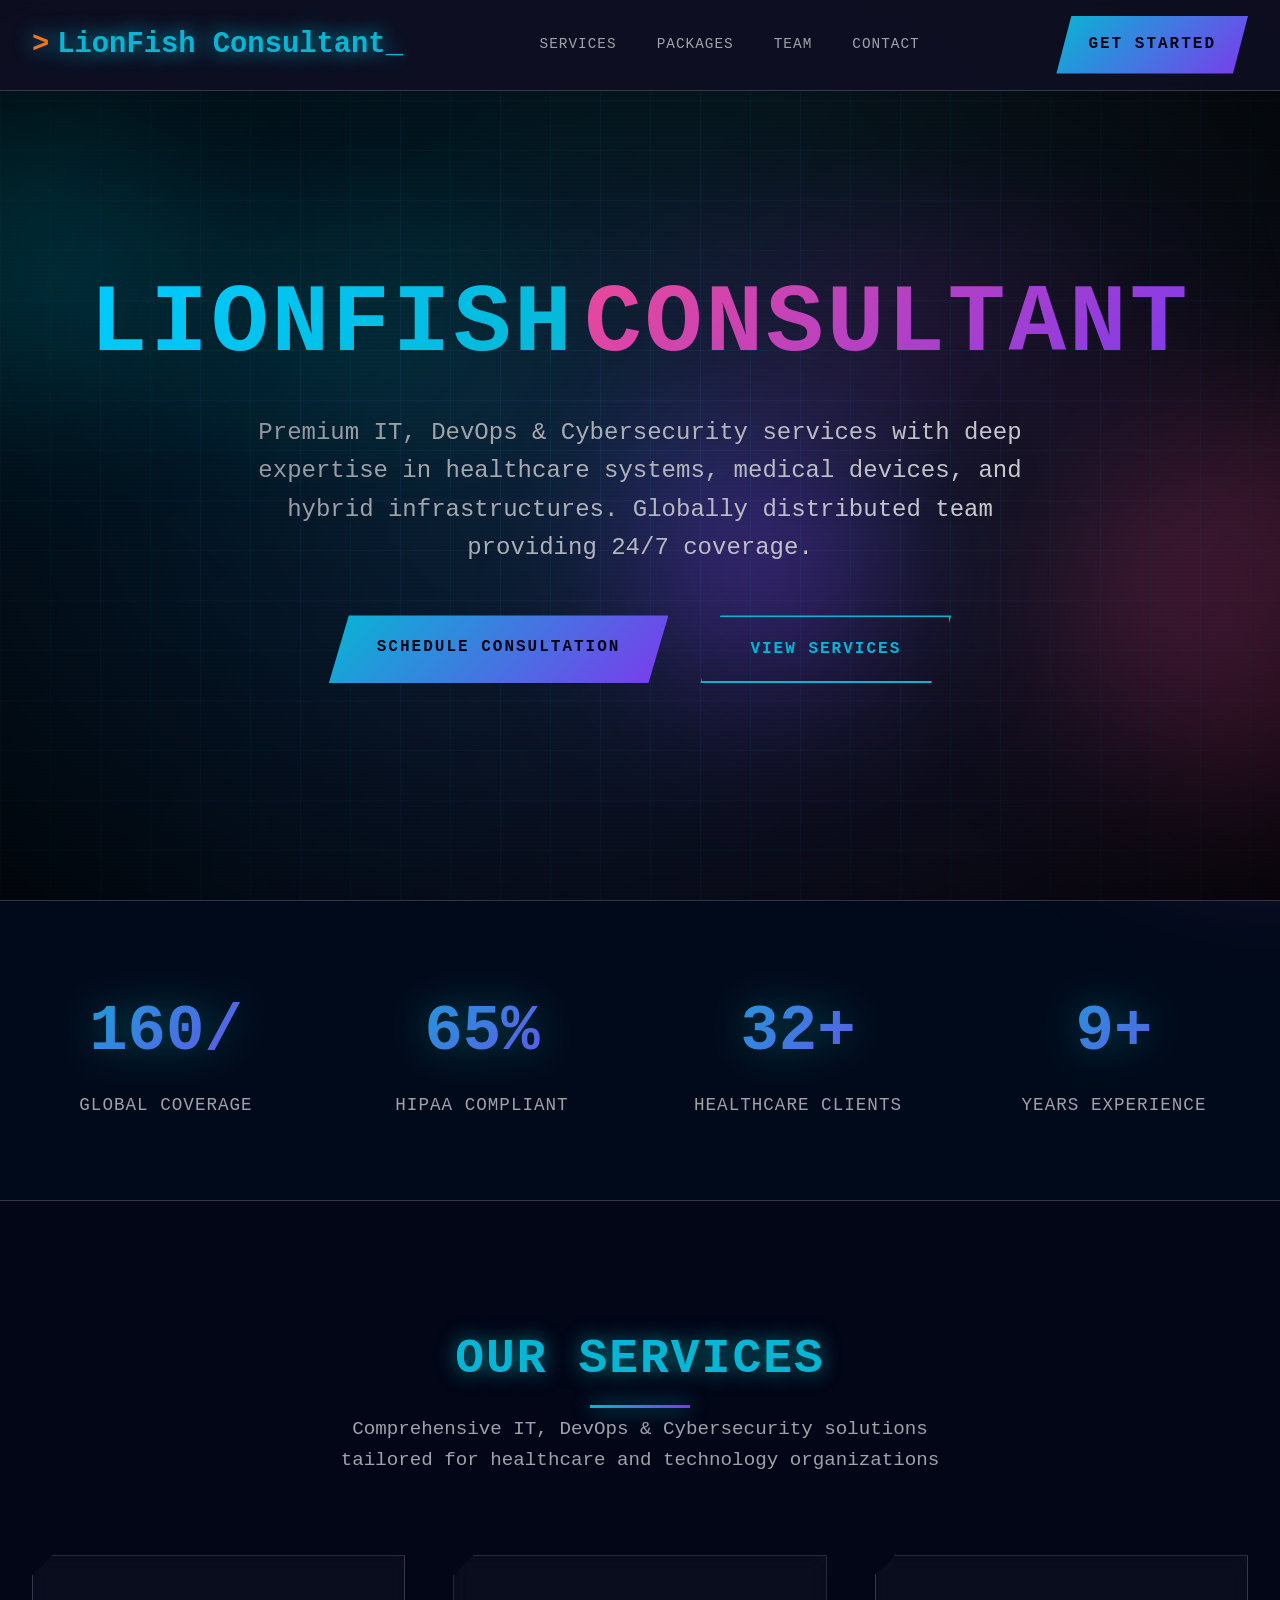
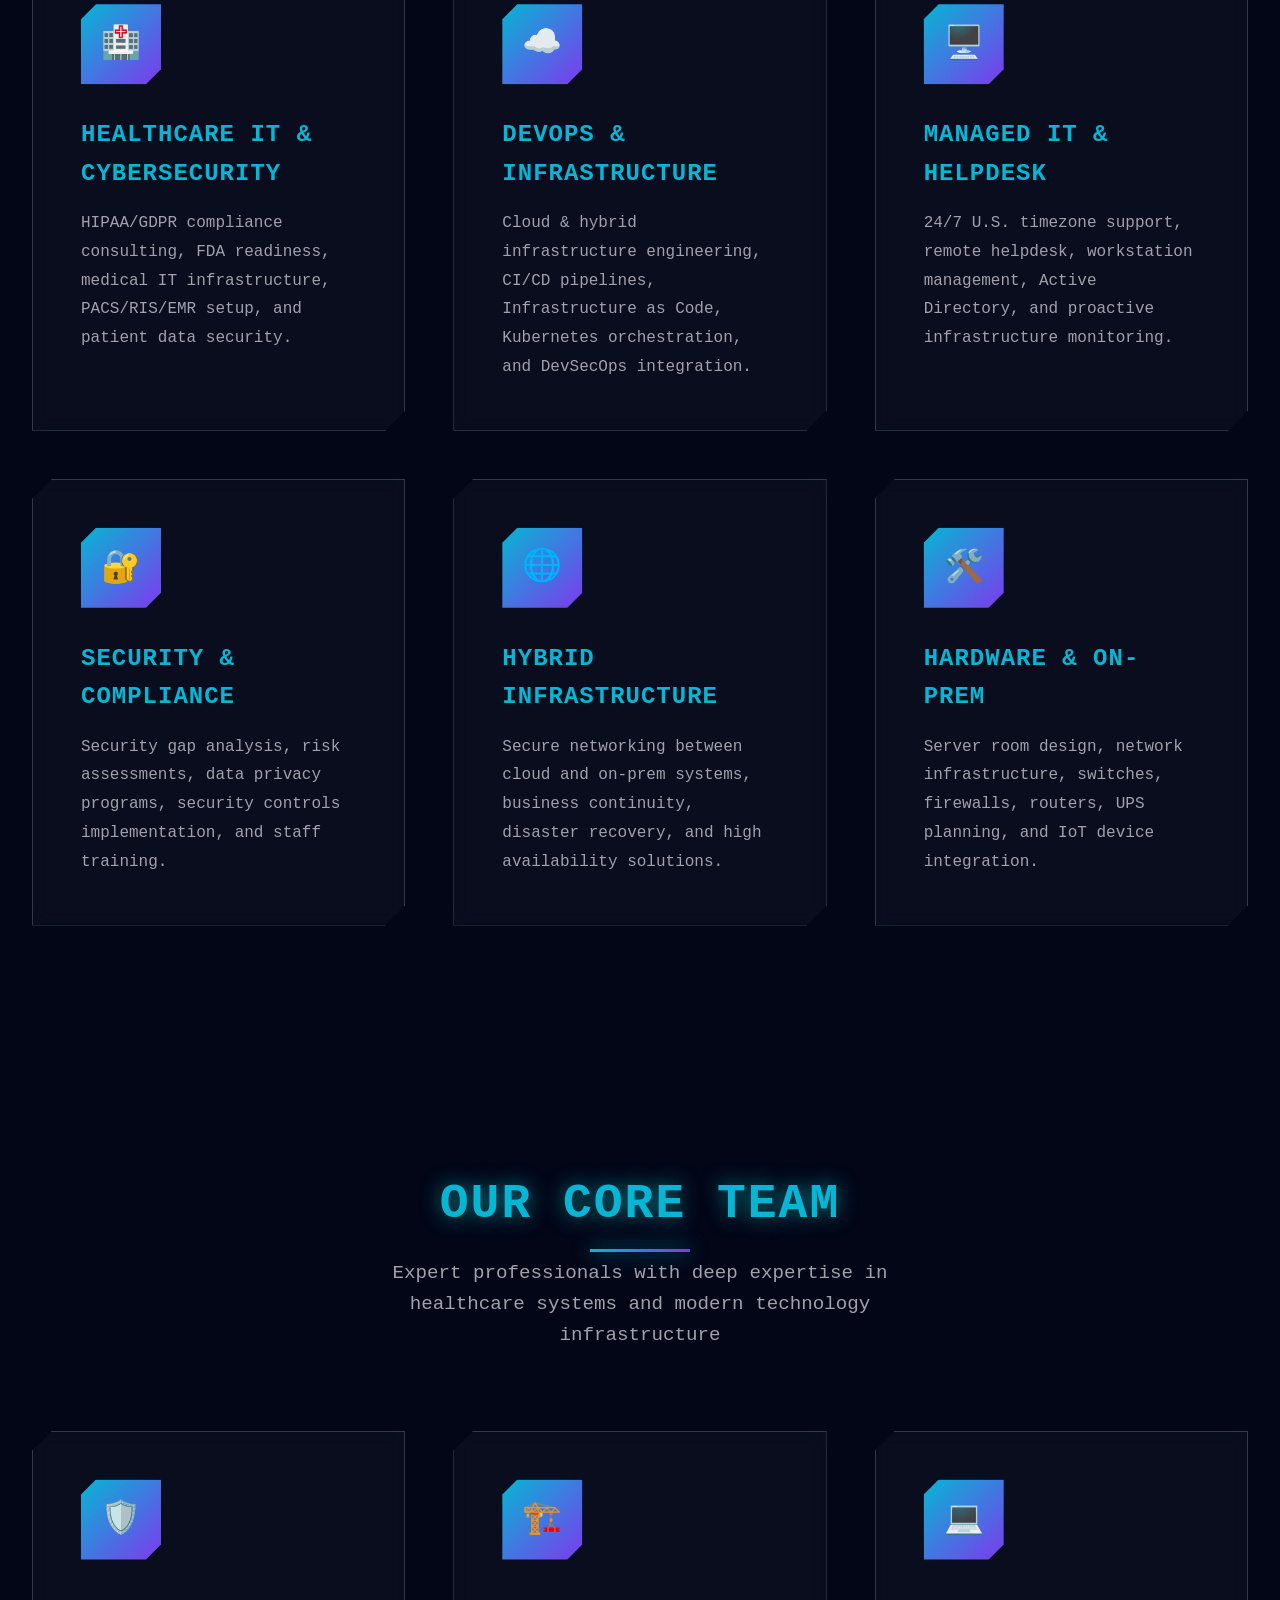
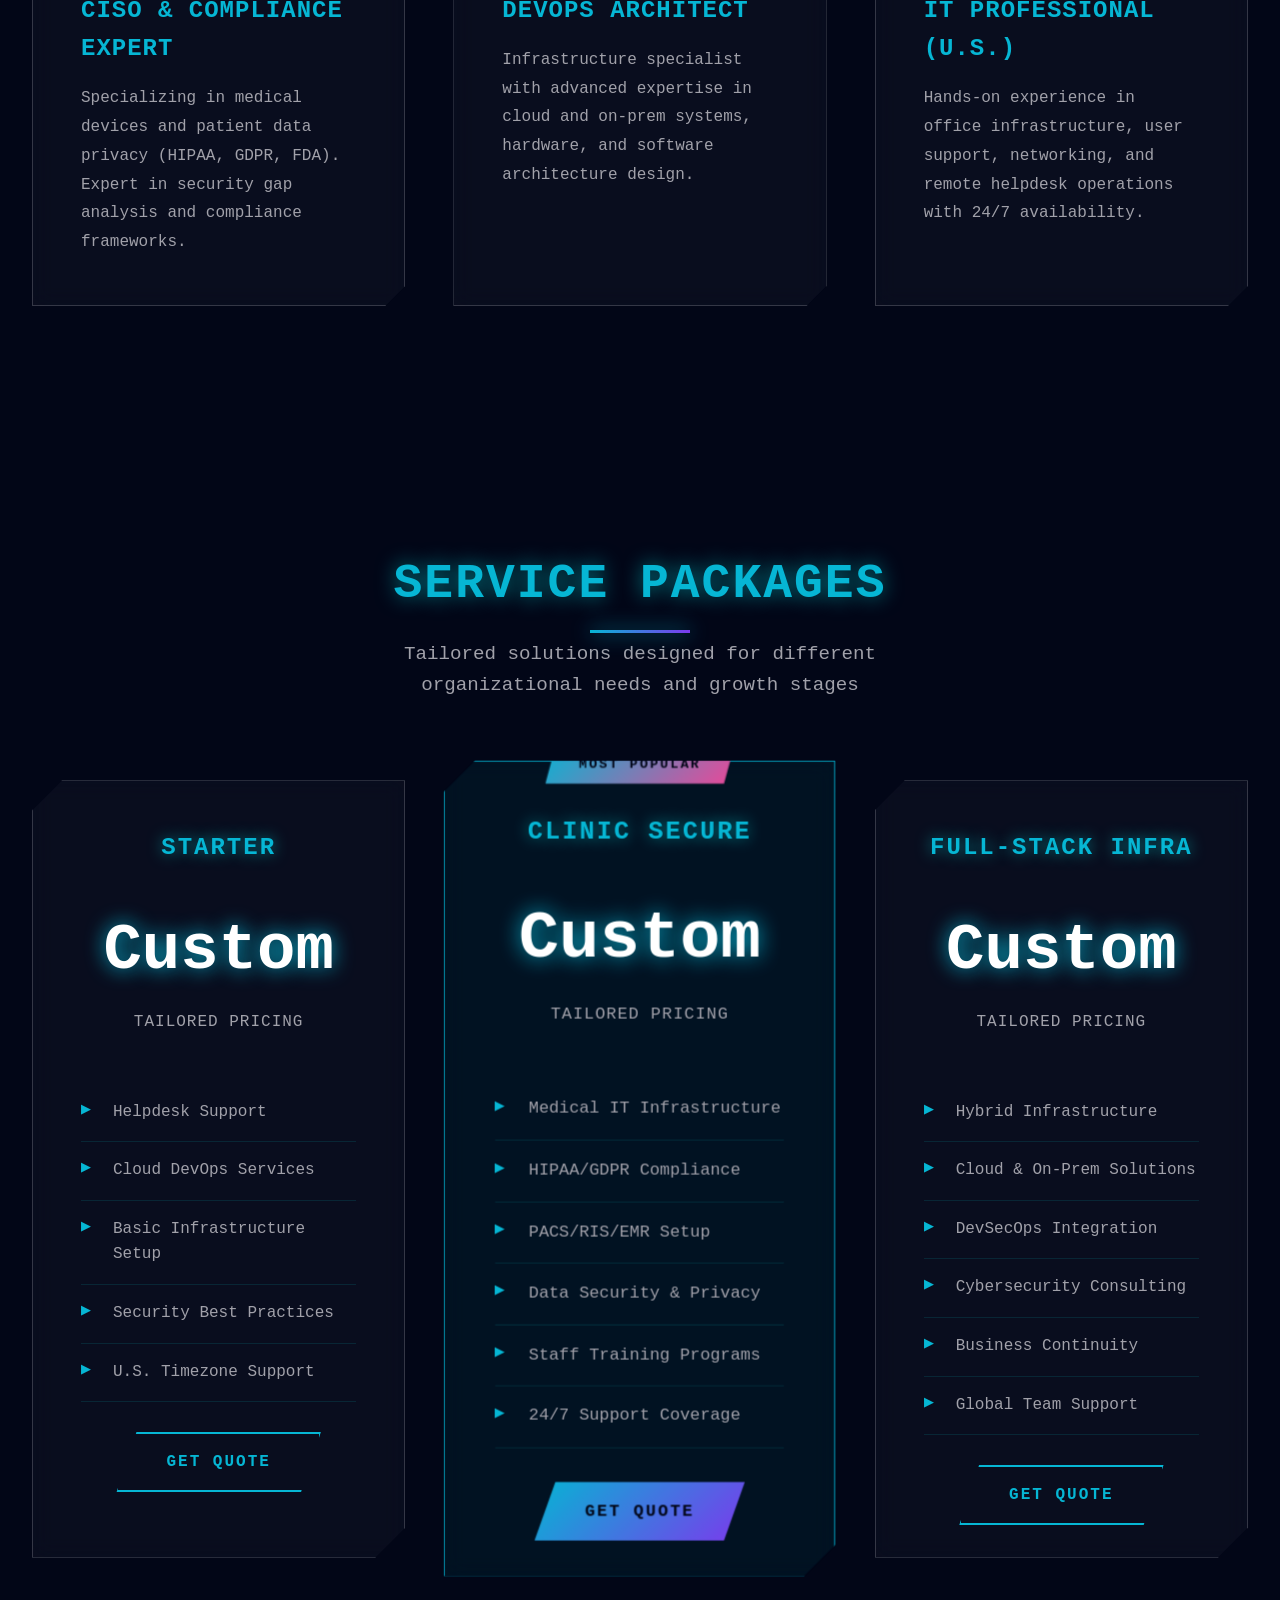
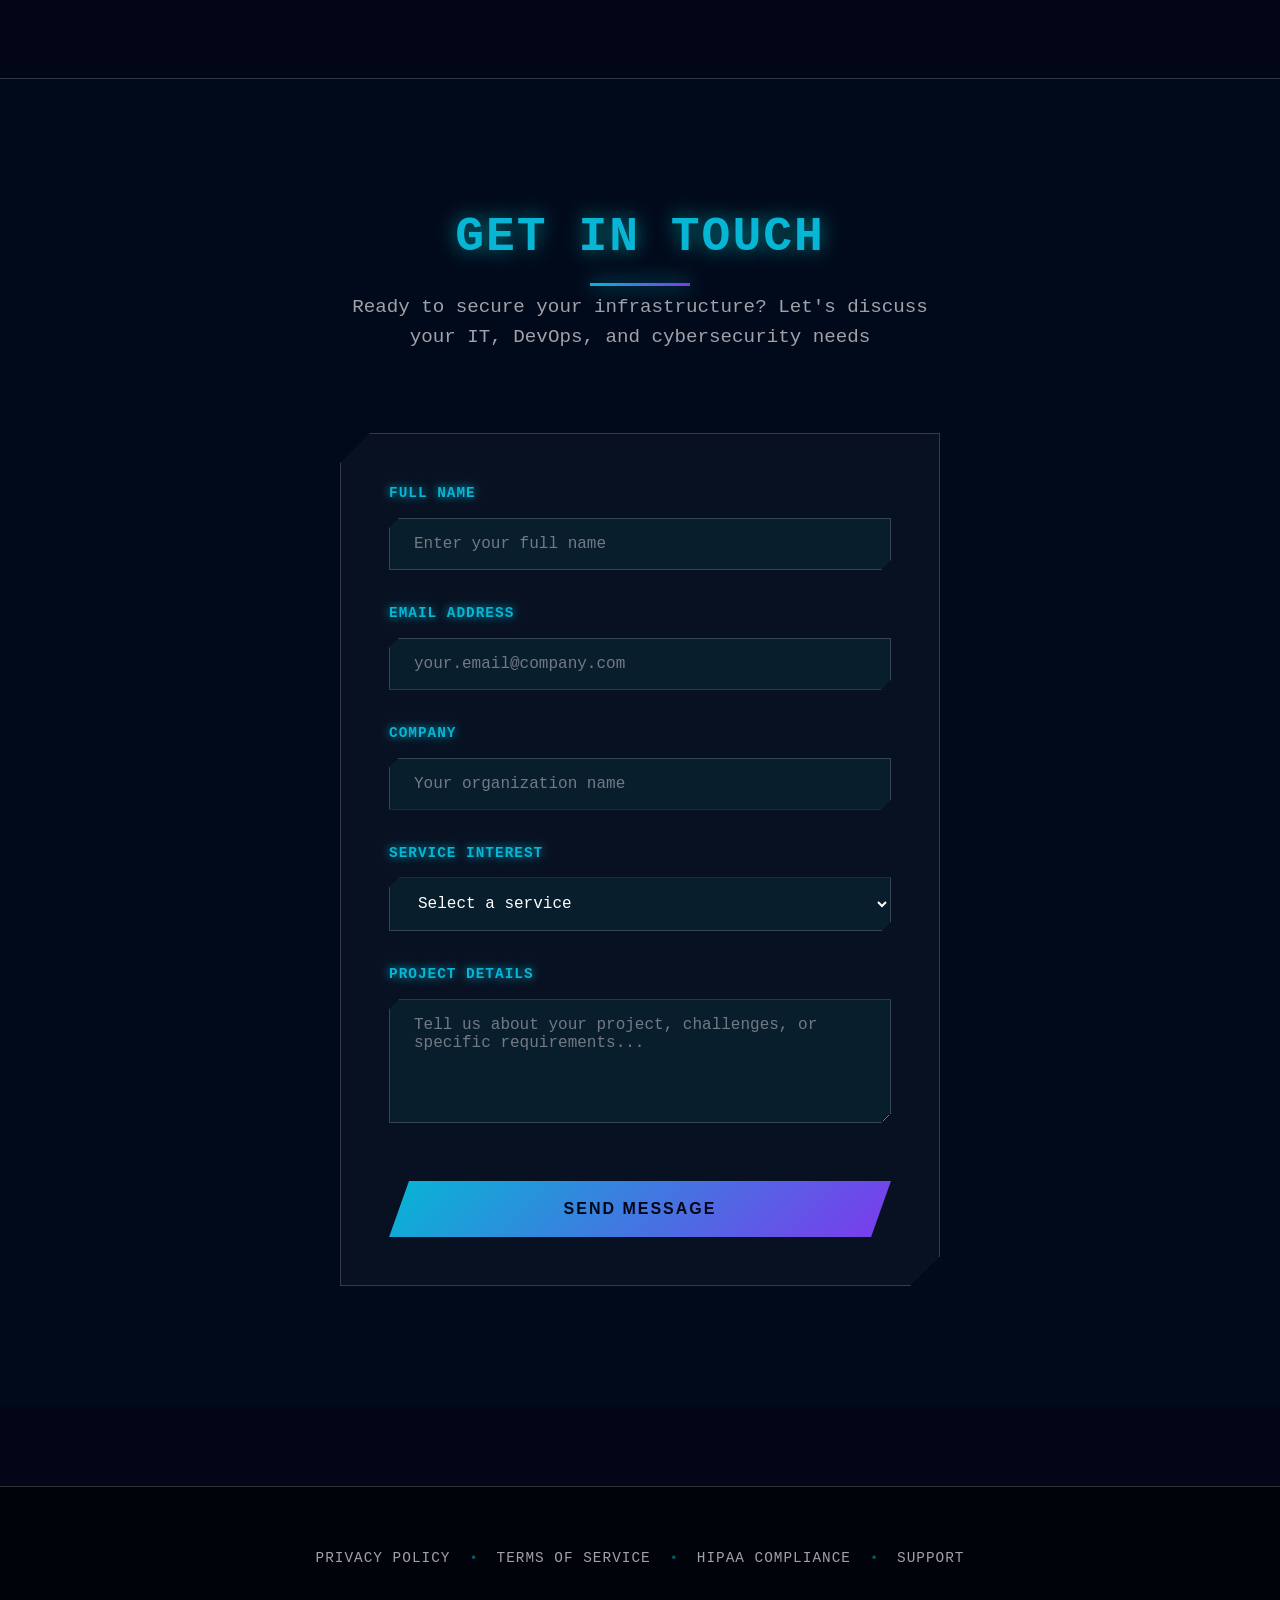
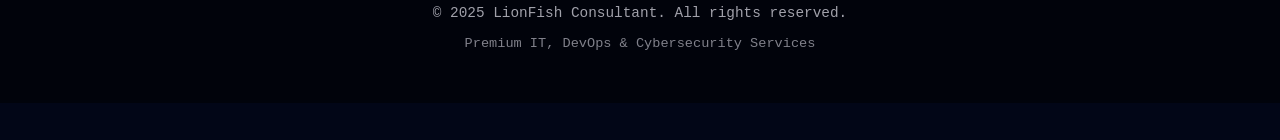
==== templatemo_594_nexus_flow/index.html @ 692dbf12 "feat: add lionfish" ====
<!DOCTYPE html>
<html lang="en">
<head>
    <meta charset="UTF-8">
    <meta name="viewport" content="width=device-width, initial-scale=1.0">
    <title>LionFish Consultant - IT, DevOps & Cybersecurity Services</title>
    <link href="templatemo-nexus-style.css" rel="stylesheet">
<!--

TemplateMo 594 nexus flow - Customized for LionFish Consultant

https://templatemo.com/tm-594-nexus-flow

-->
</head>
<body id="top">
    <!-- Enhanced Background Elements -->
    <div class="cyber-bg">
        <div class="cyber-gradient"></div>
        <div class="matrix-rain" id="matrixRain"></div>
    </div>
    
    <div class="particles" id="particlesContainer"></div>
    
    <div class="data-streams" id="dataStreams"></div>
    
    <div class="orb orb1"></div>
    <div class="orb orb2"></div>
    <div class="orb orb3"></div>
    
    <div class="grid-overlay">
        <div class="grid-lines"></div>
        <div class="grid-glow"></div>
    </div>
    
    <div class="scanlines"></div>
    <div class="noise-overlay"></div>
    
    <!-- Navigation -->
    <nav>
        <div class="nav-container">
            <a href="#top" class="logo">LionFish Consultant</a>
            <ul class="nav-links">
                <li><a href="#services">Services</a></li>
                <li><a href="#packages">Packages</a></li>
                <li><a href="#team">Team</a></li>
                <li><a href="#contact">Contact</a></li>
            </ul>
            <div class="nav-bottom">
                <a href="#contact" class="cyber-button">Get Started</a>
            </div>
            <button class="mobile-menu-button" id="mobileMenuBtn">
                <div class="hamburger">
                    <span></span>
                    <span></span>
                    <span></span>
                </div>
            </button>
        </div>
    </nav>

    <!-- Mobile Menu -->
    <div class="mobile-menu-overlay" id="mobileMenuOverlay"></div>
    <div class="mobile-menu" id="mobileMenu">
        <div class="mobile-menu-header">
            <a href="#top" class="mobile-menu-logo">LionFish Consultant</a>
            <button class="mobile-menu-close" id="mobileMenuClose">✕</button>
        </div>
        <div class="mobile-menu-cta">
            <a href="#contact" class="cyber-button">Get Started</a>
        </div>
        <nav class="mobile-menu-nav">
            <ul>
                <li><a href="#services">Services</a></li>
                <li><a href="#packages">Packages</a></li>
                <li><a href="#team">Team</a></li>
                <li><a href="#contact">Contact</a></li>
            </ul>
        </nav>
    </div>

    <!-- Hero Section -->
    <section class="hero">
        <div class="hero-container">
            <h1 class="hero-title">
                <span class="hero-nexus">LIONFISH</span><span class="hero-flow">CONSULTANT</span>
            </h1>
            <p class="hero-subtitle">Premium IT, DevOps & Cybersecurity services with deep expertise in healthcare systems, medical devices, and hybrid infrastructures. Globally distributed team providing 24/7 coverage.</p>
            <div class="hero-buttons">
                <a href="#contact" class="btn-primary">Schedule Consultation</a>
                <a href="#services" class="btn-secondary">View Services</a>
            </div>
        </div>
    </section>

    <!-- Stats Section -->
    <section class="stats fade-up" id="stats">
        <div class="stats-container">
            <div class="stats-grid">
                <div class="stat-item">
                    <span class="stat-number">24/7</span>
                    <span class="stat-label">Global Coverage</span>
                </div>
                <div class="stat-item">
                    <span class="stat-number">100%</span>
                    <span class="stat-label">HIPAA Compliant</span>
                </div>
                <div class="stat-item">
                    <span class="stat-number">50+</span>
                    <span class="stat-label">Healthcare Clients</span>
                </div>
                <div class="stat-item">
                    <span class="stat-number">15+</span>
                    <span class="stat-label">Years Experience</span>
                </div>
            </div>
        </div>
    </section>

    <!-- Services Section -->
    <section class="features fade-up" id="services">
        <div class="features-container">
            <div class="section-header">
                <h2 class="section-title">Our Services</h2>
                <p class="section-subtitle">Comprehensive IT, DevOps & Cybersecurity solutions tailored for healthcare and technology organizations</p>
            </div>
            
            <div class="features-grid">
                <div class="feature-card">
                    <div class="feature-icon">🏥</div>
                    <h3>Healthcare IT & Cybersecurity</h3>
                    <p>HIPAA/GDPR compliance consulting, FDA readiness, medical IT infrastructure, PACS/RIS/EMR setup, and patient data security.</p>
                </div>
                
                <div class="feature-card">
                    <div class="feature-icon">☁️</div>
                    <h3>DevOps & Infrastructure</h3>
                    <p>Cloud & hybrid infrastructure engineering, CI/CD pipelines, Infrastructure as Code, Kubernetes orchestration, and DevSecOps integration.</p>
                </div>
                
                <div class="feature-card">
                    <div class="feature-icon">🖥️</div>
                    <h3>Managed IT & Helpdesk</h3>
                    <p>24/7 U.S. timezone support, remote helpdesk, workstation management, Active Directory, and proactive infrastructure monitoring.</p>
                </div>
                
                <div class="feature-card">
                    <div class="feature-icon">🔐</div>
                    <h3>Security & Compliance</h3>
                    <p>Security gap analysis, risk assessments, data privacy programs, security controls implementation, and staff training.</p>
                </div>
                
                <div class="feature-card">
                    <div class="feature-icon">🌐</div>
                    <h3>Hybrid Infrastructure</h3>
                    <p>Secure networking between cloud and on-prem systems, business continuity, disaster recovery, and high availability solutions.</p>
                </div>
                
                <div class="feature-card">
                    <div class="feature-icon">🛠️</div>
                    <h3>Hardware & On-Prem</h3>
                    <p>Server room design, network infrastructure, switches, firewalls, routers, UPS planning, and IoT device integration.</p>
                </div>
            </div>
        </div>
    </section>

    <!-- Team Section -->
    <section class="features fade-up" id="team">
        <div class="features-container">
            <div class="section-header">
                <h2 class="section-title">Our Core Team</h2>
                <p class="section-subtitle">Expert professionals with deep expertise in healthcare systems and modern technology infrastructure</p>
            </div>
            
            <div class="features-grid">
                <div class="feature-card">
                    <div class="feature-icon">🛡️</div>
                    <h3>CISO & Compliance Expert</h3>
                    <p>Specializing in medical devices and patient data privacy (HIPAA, GDPR, FDA). Expert in security gap analysis and compliance frameworks.</p>
                </div>
                
                <div class="feature-card">
                    <div class="feature-icon">🏗️</div>
                    <h3>DevOps Architect</h3>
                    <p>Infrastructure specialist with advanced expertise in cloud and on-prem systems, hardware, and software architecture design.</p>
                </div>
                
                <div class="feature-card">
                    <div class="feature-icon">💻</div>
                    <h3>IT Professional (U.S.)</h3>
                    <p>Hands-on experience in office infrastructure, user support, networking, and remote helpdesk operations with 24/7 availability.</p>
                </div>
            </div>
        </div>
    </section>

    <!-- Service Packages Section -->
    <section class="pricing fade-up" id="packages">
        <div class="pricing-container">
            <div class="section-header">
                <h2 class="section-title">Service Packages</h2>
                <p class="section-subtitle">Tailored solutions designed for different organizational needs and growth stages</p>
            </div>
            
            <div class="pricing-grid">
                <div class="pricing-card">
                    <div class="plan-name">Starter</div>
                    <div class="plan-price">Custom</div>
                    <div class="plan-period">Tailored Pricing</div>
                    <ul class="plan-features">
                        <li>Helpdesk Support</li>
                        <li>Cloud DevOps Services</li>
                        <li>Basic Infrastructure Setup</li>
                        <li>Security Best Practices</li>
                        <li>U.S. Timezone Support</li>
                    </ul>
                    <a href="#contact" class="btn-secondary">Get Quote</a>
                </div>
                
                <div class="pricing-card featured">
                    <div class="plan-name">Clinic Secure</div>
                    <div class="plan-price">Custom</div>
                    <div class="plan-period">Tailored Pricing</div>
                    <ul class="plan-features">
                        <li>Medical IT Infrastructure</li>
                        <li>HIPAA/GDPR Compliance</li>
                        <li>PACS/RIS/EMR Setup</li>
                        <li>Data Security & Privacy</li>
                        <li>Staff Training Programs</li>
                        <li>24/7 Support Coverage</li>
                    </ul>
                    <a href="#contact" class="btn-primary">Get Quote</a>
                </div>
                
                <div class="pricing-card">
                    <div class="plan-name">Full-Stack Infra</div>
                    <div class="plan-price">Custom</div>
                    <div class="plan-period">Tailored Pricing</div>
                    <ul class="plan-features">
                        <li>Hybrid Infrastructure</li>
                        <li>Cloud & On-Prem Solutions</li>
                        <li>DevSecOps Integration</li>
                        <li>Cybersecurity Consulting</li>
                        <li>Business Continuity</li>
                        <li>Global Team Support</li>
                    </ul>
                    <a href="#contact" class="btn-secondary">Get Quote</a>
                </div>
            </div>
        </div>
    </section>

    <!-- Contact Section -->
    <section class="contact fade-up" id="contact">
        <div class="contact-container">
            <div class="section-header">
                <h2 class="section-title">Get In Touch</h2>
                <p class="section-subtitle">Ready to secure your infrastructure? Let's discuss your IT, DevOps, and cybersecurity needs</p>
            </div>
            
            <div class="contact-form-wrapper">
                <form class="contact-form" action="https://formspree.io/f/mzzvrozp" method="POST">
                    <div class="form-group">
                        <label for="name">Full Name</label>
                        <input type="text" id="name" name="name" placeholder="Enter your full name" required>
                    </div>
                    
                    <div class="form-group">
                        <label for="email">Email Address</label>
                        <input type="email" id="email" name="email" placeholder="your.email@company.com" required>
                    </div>
                    
                    <div class="form-group">
                        <label for="company">Company</label>
                        <input type="text" id="company" name="company" placeholder="Your organization name" required>
                    </div>
                    
                    <div class="form-group">
                        <label for="service">Service Interest</label>
                        <select id="service" name="service" required>
                            <option value="">Select a service</option>
                            <option value="healthcare-it">Healthcare IT & Cybersecurity</option>
                            <option value="devops">DevOps & Infrastructure</option>
                            <option value="managed-it">Managed IT & Helpdesk</option>
                            <option value="compliance">Security & Compliance</option>
                            <option value="consultation">General Consultation</option>
                        </select>
                    </div>
                    
                    <div class="form-group">
                        <label for="message">Project Details</label>
                        <textarea id="message" name="message" rows="5" placeholder="Tell us about your project, challenges, or specific requirements..." required></textarea>
                    </div>
                    
                    <button type="submit" class="btn-primary btn-submit">Send Message</button>
                </form>
            </div>
        </div>
    </section>

    <!-- Footer -->
    <footer class="footer">
        <div class="footer-content">
            <div class="footer-links">
                <a href="#">Privacy Policy</a>
                <span class="footer-separator">•</span>
                <a href="#">Terms of Service</a>
                <span class="footer-separator">•</span>
                <a href="#">HIPAA Compliance</a>
                <span class="footer-separator">•</span>
                <a href="#">Support</a>
            </div>
            <div class="footer-bottom">
                <p>&copy; 2025 LionFish Consultant. All rights reserved.</p>
                <p class="footer-credit">Premium IT, DevOps & Cybersecurity Services</p>
            </div>
        </div>
    </footer>

    <script src="templatemo-nexus-scripts.js"></script>
</body>
</html>
---- templatemo_594_nexus_flow/templatemo-nexus-style.css ----
/*

TemplateMo 594 nexus flow

https://templatemo.com/tm-594-nexus-flow

*/

@charset "utf-8";
/* CSS Document */

 * {
            margin: 0;
            padding: 0;
            box-sizing: border-box;
        }

        :root {
            --primary-grey: #e5e7eb;
            --primary-orange: #f97316;
            --primary-purple: #7c3aed;
            --secondary-amber: #fbbf24;
            --dark-bg: #0f172a;
            --darker-bg: #020617;
            --card-bg: rgba(229, 231, 235, 0.03);
            --border-color: rgba(229, 231, 235, 0.2);
            --text-primary: #ffffff;
            --text-secondary: #a1a1aa;
            --primary-cyan: #06b6d4;
            --primary-pink: #ec4899;
            --primary-blue: #3b82f6;
            --primary-green: #10b981;
        }

        body {
            font-family: 'JetBrains Mono', 'Fira Code', monospace;
            background: var(--darker-bg);
            color: var(--text-primary);
            line-height: 1.6;
            overflow-x: hidden;
        }

        /* Enhanced Cyberpunk Background */
        .cyber-bg {
            position: fixed;
            top: 0;
            left: 0;
            width: 100%;
            height: 100%;
            background: var(--darker-bg);
            overflow: hidden;
            z-index: -5;
        }

        /* Animated gradient background */
        .cyber-gradient {
            position: absolute;
            top: -50%;
            left: -50%;
            width: 200%;
            height: 200%;
            background: 
                radial-gradient(circle at 20% 30%, rgba(6, 182, 212, 0.15) 0%, transparent 50%),
                radial-gradient(circle at 80% 70%, rgba(236, 72, 153, 0.15) 0%, transparent 50%),
                radial-gradient(circle at 40% 80%, rgba(59, 130, 246, 0.15) 0%, transparent 50%),
                radial-gradient(circle at 60% 20%, rgba(16, 185, 129, 0.15) 0%, transparent 50%);
            animation: gradientRotate 30s linear infinite;
            filter: blur(40px);
        }

        @keyframes gradientRotate {
            0% { transform: rotate(0deg) scale(1); }
            50% { transform: rotate(180deg) scale(1.2); }
            100% { transform: rotate(360deg) scale(1); }
        }

        /* Matrix rain effect */
        .matrix-rain {
            position: absolute;
            top: 0;
            left: 0;
            width: 100%;
            height: 100%;
            overflow: hidden;
            opacity: 0.15;
        }

        .matrix-column {
            position: absolute;
            top: -100vh;
            font-family: 'Courier New', monospace;
            font-size: 14px;
            color: var(--primary-cyan);
            text-shadow: 0 0 5px var(--primary-cyan);
            animation: matrixFall linear infinite;
            writing-mode: vertical-rl;
            text-orientation: upright;
            background: linear-gradient(to bottom, transparent 0%, var(--primary-cyan) 50%, transparent 100%);
            -webkit-background-clip: text;
            background-clip: text;
            -webkit-text-fill-color: transparent;
        }

        .matrix-column:nth-child(3n) {
            color: var(--primary-pink);
            text-shadow: 0 0 5px var(--primary-pink);
            background: linear-gradient(to bottom, transparent 0%, var(--primary-pink) 50%, transparent 100%);
        }

        .matrix-column:nth-child(5n) {
            color: var(--primary-purple);
            text-shadow: 0 0 5px var(--primary-purple);
            background: linear-gradient(to bottom, transparent 0%, var(--primary-purple) 50%, transparent 100%);
        }

        @keyframes matrixFall {
            0% { transform: translateY(0); }
            100% { transform: translateY(200vh); }
        }

        /* Animated grid overlay */
        .grid-overlay {
            position: fixed;
            top: 0;
            left: 0;
            width: 100%;
            height: 100%;
            z-index: -2;
        }

        .grid-lines {
            position: absolute;
            top: 0;
            left: 0;
            width: 100%;
            height: 100%;
            background-image: 
                linear-gradient(rgba(0, 255, 255, 0.05) 1px, transparent 1px),
                linear-gradient(90deg, rgba(0, 255, 255, 0.05) 1px, transparent 1px);
            background-size: 50px 50px;
            animation: gridMove 20s linear infinite;
        }

        .grid-glow {
            position: absolute;
            top: 0;
            left: 0;
            width: 100%;
            height: 100%;
            background-image: 
                linear-gradient(rgba(255, 0, 255, 0.03) 2px, transparent 2px),
                linear-gradient(90deg, rgba(255, 0, 255, 0.03) 2px, transparent 2px);
            background-size: 100px 100px;
            animation: gridMove 30s linear infinite reverse;
        }

        @keyframes gridMove {
            0% { transform: translate(0, 0); }
            100% { transform: translate(50px, 50px); }
        }

        /* Floating particles */
        .particles {
            position: fixed;
            top: 0;
            left: 0;
            width: 100%;
            height: 100%;
            overflow: hidden;
            z-index: -3;
        }

        .particle {
            position: absolute;
            width: 4px;
            height: 4px;
            background: var(--primary-cyan);
            border-radius: 50%;
            box-shadow: 0 0 10px var(--primary-cyan);
            animation: float 20s infinite;
            opacity: 0;
            transition: transform 0.3s ease, box-shadow 0.3s ease;
        }

        .particle:nth-child(odd) {
            background: var(--primary-pink);
            box-shadow: 0 0 10px var(--primary-pink);
            animation-duration: 25s;
        }

        @keyframes float {
            0% {
                transform: translateY(100vh) translateX(0);
                opacity: 0;
            }
            10% {
                opacity: 1;
            }
            90% {
                opacity: 1;
            }
            100% {
                transform: translateY(-100vh) translateX(100px);
                opacity: 0;
            }
        }

        /* Glowing orbs */
        .orb {
            position: fixed;
            border-radius: 50%;
            filter: blur(80px);
            opacity: 0.5;
            animation: orbFloat 20s ease-in-out infinite;
            pointer-events: none;
            z-index: -4;
        }

        .orb1 {
            width: 300px;
            height: 300px;
            background: var(--primary-cyan);
            top: 10%;
            left: -150px;
            animation-delay: 0s;
        }

        .orb2 {
            width: 400px;
            height: 400px;
            background: var(--primary-pink);
            bottom: 10%;
            right: -200px;
            animation-delay: 5s;
        }

        .orb3 {
            width: 250px;
            height: 250px;
            background: var(--primary-purple);
            top: 50%;
            left: 50%;
            animation-delay: 10s;
        }

        @keyframes orbFloat {
            0%, 100% {
                transform: translate(0, 0) scale(1);
            }
            33% {
                transform: translate(100px, -50px) scale(1.1);
            }
            66% {
                transform: translate(-50px, 100px) scale(0.9);
            }
        }

        /* Scanlines effect */
        .scanlines {
            position: fixed;
            top: 0;
            left: 0;
            width: 100%;
            height: 100%;
            pointer-events: none;
            z-index: -1;
        }

        .scanlines::before {
            content: '';
            position: absolute;
            top: 0;
            left: 0;
            width: 100%;
            height: 100%;
            background: linear-gradient(
                transparent 0%,
                rgba(0, 255, 255, 0.03) 50%,
                transparent 100%
            );
            background-size: 100% 4px;
            animation: scanline 8s linear infinite;
        }

        .scanlines::after {
            content: '';
            position: absolute;
            top: 0;
            left: 0;
            width: 100%;
            height: 100%;
            background: radial-gradient(ellipse at center, transparent 0%, rgba(0, 0, 0, 0.8) 100%);
            pointer-events: none;
        }

        /* Noise texture overlay */
        .noise-overlay {
            position: fixed;
            top: 0;
            left: 0;
            width: 100%;
            height: 100%;
            opacity: 0.03;
            z-index: -1;
            pointer-events: none;
            background-image: 
                repeating-linear-gradient(45deg, transparent, transparent 2px, rgba(255, 255, 255, 0.03) 2px, rgba(255, 255, 255, 0.03) 4px),
                repeating-linear-gradient(-45deg, transparent, transparent 2px, rgba(0, 255, 255, 0.02) 2px, rgba(0, 255, 255, 0.02) 4px);
        }

        @keyframes scanline {
            0% { transform: translateY(-100%); }
            100% { transform: translateY(100%); }
        }

        /* Navigation */
        nav {
            position: fixed;
            top: 0;
            width: 100%;
            padding: 1rem 2rem;
            background: rgba(15, 15, 35, 0.9);
            backdrop-filter: blur(20px);
            border-bottom: 1px solid var(--border-color);
            z-index: 10000;
            transition: all 0.3s ease;
        }

        .nav-container {
            max-width: 1400px;
            margin: 0 auto;
            display: flex;
            justify-content: space-between;
            align-items: center;
        }

        /* Mobile Menu Button */
        .mobile-menu-button {
            display: none;
            background: none;
            border: none;
            color: var(--primary-cyan);
            font-size: 1.5rem;
            cursor: pointer;
            position: relative;
            width: 30px;
            height: 30px;
            transition: all 0.3s ease;
        }

        .mobile-menu-button:hover {
            color: var(--primary-orange);
            transform: scale(1.1);
        }

        .hamburger {
            position: relative;
            width: 25px;
            height: 20px;
            margin: auto;
        }

        .hamburger span {
            display: block;
            position: absolute;
            height: 2px;
            width: 100%;
            background: var(--primary-cyan);
            border-radius: 1px;
            opacity: 1;
            left: 0;
            transform: rotate(0deg);
            transition: all 0.25s ease-in-out;
            box-shadow: 0 0 5px var(--primary-cyan);
            transform-origin: center;
        }

        .hamburger span:nth-child(1) {
            top: 0px;
        }

        .hamburger span:nth-child(2) {
            top: 9px;
        }

        .hamburger span:nth-child(3) {
            top: 18px;
        }

        .mobile-menu-button.active .hamburger span:nth-child(1) {
            top: 9px;
            transform: rotate(135deg);
            background: var(--primary-orange);
        }

        .mobile-menu-button.active .hamburger span:nth-child(2) {
            opacity: 0;
            left: -25px;
        }

        .mobile-menu-button.active .hamburger span:nth-child(3) {
            top: 9px;
            transform: rotate(-135deg);
            background: var(--primary-orange);
        }

        /* Mobile Menu */
        .mobile-menu {
            position: fixed;
            top: 78px;
            right: -100%;
            width: 80%;
            max-width: 350px;
            height: calc(100vh - 78px);
            background: var(--darker-bg);
            backdrop-filter: blur(20px);
            border-left: 2px solid var(--border-color);
            z-index: 9999;
            transition: right 0.4s cubic-bezier(0.23, 1, 0.32, 1);
            overflow-y: auto;
            box-shadow: -10px 0 30px rgba(0, 0, 0, 0.5);
            display: flex;
            flex-direction: column;
        }

        .mobile-menu.active {
            right: 0;
        }

        .mobile-menu-overlay {
            position: fixed;
            top: 0;
            left: 0;
            width: 100%;
            height: 100vh;
            background: rgba(0, 0, 0, 0.7);
            z-index: 9998;
            opacity: 0;
            visibility: hidden;
            transition: all 0.3s ease;
        }

        .mobile-menu-overlay.active {
            opacity: 1;
            visibility: visible;
        }

        .mobile-menu-header {
            padding: 2rem;
            border-bottom: 1px solid var(--border-color);
            display: flex;
            justify-content: space-between;
            align-items: center;
            flex-shrink: 0;
        }

        .mobile-menu-logo {
            font-size: 1.5rem;
            font-weight: 700;
            color: var(--primary-cyan);
            text-shadow: 0 0 15px var(--primary-cyan);
            text-decoration: none;
            display: inline-block;
            transition: all 0.3s ease;
        }

        .mobile-menu-logo::before {
            content: '>';
            margin-right: 0.5rem;
            color: var(--primary-orange);
            transition: all 0.3s ease;
        }

        .mobile-menu-logo::after {
            content: '_';
            animation: blink 1s infinite;
            color: var(--primary-cyan);
        }

        .mobile-menu-logo:hover {
            text-shadow: 0 0 25px var(--primary-cyan);
            transform: scale(1.05);
        }

        .mobile-menu-logo:hover::before {
            margin-right: 0.8rem;
            text-shadow: 0 0 10px var(--primary-orange);
        }

        .mobile-menu-close {
            background: none;
            border: none;
            color: var(--primary-cyan);
            font-size: 1.5rem;
            cursor: pointer;
            width: 30px;
            height: 30px;
            display: flex;
            align-items: center;
            justify-content: center;
            transition: all 0.3s ease;
        }

        .mobile-menu-close:hover {
            color: var(--primary-orange);
            transform: rotate(90deg);
        }

        .mobile-menu-nav {
            padding: 0;
            flex-grow: 1;
        }

        .mobile-menu-nav ul {
            list-style: none;
            padding: 0;
            margin: 0;
        }

        .mobile-menu-nav li {
            margin: 0;
        }

        .mobile-menu-nav a {
            display: block;
            padding: 1.5rem 2rem;
            color: var(--text-secondary);
            text-decoration: none;
            font-weight: 600;
            text-transform: uppercase;
            letter-spacing: 1px;
            font-size: 1.1rem;
            transition: all 0.3s ease;
            position: relative;
            border-bottom: 1px solid rgba(229, 231, 235, 0.1);
        }

        .mobile-menu-nav a:hover {
            color: var(--primary-cyan);
            background: rgba(0, 255, 255, 0.05);
            padding-left: 3rem;
            text-shadow: 0 0 10px var(--primary-cyan);
        }

        .mobile-menu-nav a::before {
            content: '>';
            position: absolute;
            left: 2rem;
            opacity: 0;
            transform: translateX(-10px);
            transition: all 0.3s ease;
            color: var(--primary-orange);
        }

        .mobile-menu-nav a:hover::before {
            opacity: 1;
            transform: translateX(0);
        }

        .mobile-menu-nav li:last-child a {
            border-bottom: none;
        }

        .mobile-menu-cta {
            padding: 2rem;
            flex-shrink: 0;
            border-bottom: 1px solid var(--border-color);
        }

        .cyber-button {
            display: inline-block;
            background: linear-gradient(135deg, var(--primary-cyan), var(--primary-purple));
            color: var(--darker-bg);
            padding: 1rem 2rem;
            text-decoration: none;
            font-weight: 700;
            text-transform: uppercase;
            letter-spacing: 2px;
            transition: all 0.3s ease;
            clip-path: polygon(15px 0%, 100% 0%, calc(100% - 15px) 100%, 0% 100%);
            box-shadow: 0 0 20px rgba(0, 255, 255, 0.3);
            width: 100%;
            text-align: center;
        }

        .cyber-button:hover {
            transform: translateY(-2px);
            box-shadow: 0 0 30px rgba(0, 255, 255, 0.5);
        }

        /* Animation keyframes for mobile menu */
        @keyframes slideInLeft {
            from {
                opacity: 0;
                transform: translateX(20px);
            }
            to {
                opacity: 1;
                transform: translateX(0);
            }
        }

        @keyframes slideInUp {
            from {
                opacity: 0;
                transform: translateY(20px);
            }
            to {
                opacity: 1;
                transform: translateY(0);
            }
        }

        /* Desktop Navigation Layout */
        @media (min-width: 769px) {
            .mobile-menu-button {
                display: none !important;
            }
            
            .nav-container {
                flex-direction: row;
                align-items: center;
                gap: 0;
            }
            
            .nav-top {
                flex: 0 0 auto;
            }
            
            .nav-links {
                flex: 1;
                display: flex;
                flex-direction: row;
                justify-content: center;
                margin: 0 2rem;
                max-width: none;
            }
            
            .nav-links a {
                padding: 0;
                border-bottom: none;
                font-size: 0.9rem;
            }
            
            .nav-links a:hover {
                background: none;
                transform: none;
                padding-left: 0;
            }
            
            .nav-links a::before {
                display: none;
            }
            
            .nav-bottom {
                flex: 0 0 auto;
            }
            
            .cyber-button {
                width: auto;
                max-width: none;
            }
        }

        .logo {
            font-size: 1.8rem;
            font-weight: 700;
            color: var(--primary-cyan);
            text-shadow: 0 0 20px var(--primary-cyan);
            position: relative;
            cursor: pointer;
            text-decoration: none;
            display: inline-block;
            transition: all 0.3s ease;
        }

        .logo:hover {
            text-shadow: 0 0 30px var(--primary-cyan);
            transform: scale(1.05);
        }

        .logo::before {
            content: '>';
            margin-right: 0.5rem;
            color: var(--primary-orange);
            transition: all 0.3s ease;
        }

        .logo:hover::before {
            margin-right: 0.8rem;
            text-shadow: 0 0 10px var(--primary-orange);
        }

        .logo::after {
            content: '_';
            animation: blink 1s infinite;
            color: var(--primary-cyan);
        }

        @keyframes blink {
            0%, 50% { opacity: 1; }
            51%, 100% { opacity: 0; }
        }

        .nav-links {
            display: flex;
            list-style: none;
            gap: 2.5rem;
        }

        .nav-links a {
            color: var(--text-secondary);
            text-decoration: none;
            font-weight: 500;
            transition: all 0.3s ease;
            position: relative;
            text-transform: uppercase;
            font-size: 0.9rem;

            letter-spacing: 1px;
        }

        .nav-links a:hover {
            color: var(--primary-cyan);
            text-shadow: 0 0 10px var(--primary-cyan);
        }

        .nav-links a::before {
            content: '';
            position: absolute;
            bottom: -5px;
            left: 0;
            width: 0;
            height: 2px;
            background: linear-gradient(90deg, var(--primary-cyan), var(--primary-purple));
            transition: width 0.3s ease;
            box-shadow: 0 0 10px var(--primary-cyan);
        }

        .nav-links a:hover::before {
            width: 100%;
        }

        /* Hero Section */
        .hero {
            padding: 150px 2rem 100px;
            text-align: center;
            position: relative;
            min-height: 100vh;
            display: flex;
            align-items: center;
        }

        .hero-container {
            max-width: 1400px;
            margin: 0 auto;
            width: 100%;
        }

        .hero-title {
            font-size: clamp(3rem, 8vw, 6rem);
            font-weight: 900;
            margin-bottom: 2rem;
            text-transform: uppercase;
            letter-spacing: 3px;
            position: relative;
            cursor: pointer;
            line-height: 1.2;
        }

        .hero-nexus {
            background: linear-gradient(135deg, var(--primary-cyan), #00ccff);
            background: -webkit-linear-gradient(135deg, var(--primary-cyan), #00ccff);
            -webkit-background-clip: text;
            background-clip: text;
            -webkit-text-fill-color: transparent;
            display: inline-block;
            transition: all 0.3s ease;
            animation: cyanPulse 3s ease-in-out infinite;
            position: relative;
        }

        .hero-flow {
            background: linear-gradient(135deg, var(--primary-purple), var(--primary-pink));
            background: -webkit-linear-gradient(135deg, var(--primary-purple), var(--primary-pink));
            -webkit-background-clip: text;
            background-clip: text;
            -webkit-text-fill-color: transparent;
            margin-left: 0.1em;
            display: inline-block;
            transition: all 0.3s ease;
            animation: purplePulse 3s ease-in-out infinite;
            animation-delay: 1.5s;
            position: relative;
        }

        @keyframes cyanPulse {
            0%, 100% { 
                filter: brightness(1) drop-shadow(0 0 15px rgba(0, 255, 255, 0.6));
                transform: translateY(0) scale(1);
            }
            50% { 
                filter: brightness(1.1) drop-shadow(0 0 25px rgba(0, 255, 255, 0.8));
                transform: translateY(-2px) scale(1.01);
            }
        }

        @keyframes purplePulse {
            0%, 100% { 
                filter: brightness(1) drop-shadow(0 0 15px rgba(255, 0, 255, 0.6));
                transform: translateY(0) scale(1);
            }
            50% { 
                filter: brightness(1.1) drop-shadow(0 0 25px rgba(255, 0, 255, 0.8));
                transform: translateY(-2px) scale(1.01);
            }
        }

        /* Clean hover effect */
        .hero-title:hover .hero-nexus {
            transform: translateX(-3px) scale(1.02);
            filter: brightness(1.2) drop-shadow(0 0 30px rgba(0, 255, 255, 0.9));
        }

        .hero-title:hover .hero-flow {
            transform: translateX(3px) scale(1.02);
            filter: brightness(1.2) drop-shadow(0 0 30px rgba(255, 0, 255, 0.9));
        }

        /* Subtle background glow for each word */
        .hero-nexus::before {
            content: '';
            position: absolute;
            top: 50%;
            left: 50%;
            transform: translate(-50%, -50%);
            width: 200%;
            height: 200%;
            background: radial-gradient(circle, rgba(0, 255, 255, 0.08) 0%, transparent 60%);
            filter: blur(50px);
            z-index: -1;
            animation: glowPulse 4s ease-in-out infinite;
            pointer-events: none;
        }

        .hero-flow::before {
            content: '';
            position: absolute;
            top: 50%;
            left: 50%;
            transform: translate(-50%, -50%);
            width: 200%;
            height: 200%;
            background: radial-gradient(circle, rgba(255, 0, 255, 0.08) 0%, transparent 60%);
            filter: blur(50px);
            z-index: -1;
            animation: glowPulse 4s ease-in-out infinite;
            animation-delay: 2s;
            pointer-events: none;
        }

        @keyframes glowPulse {
            0%, 100% { opacity: 0.5; transform: translate(-50%, -50%) scale(0.9); }
            50% { opacity: 0.8; transform: translate(-50%, -50%) scale(1); }
        }

        /* Apply animation pause on hover */
        .hero-title:hover .hero-nexus,
        .hero-title:hover .hero-flow {
            animation-play-state: paused;
        }

        /* Border animation */
        .hero-nexus::after,
        .hero-flow::after {
            content: '';
            position: absolute;
            bottom: -10px;
            left: 0;
            width: 0;
            height: 3px;
            transition: width 0.3s ease;
        }

        .hero-nexus::after {
            background: linear-gradient(90deg, var(--primary-cyan), transparent);
        }

        .hero-flow::after {
            background: linear-gradient(90deg, transparent, var(--primary-pink));
            left: auto;
            right: 0;
        }

        .hero-title:hover .hero-nexus::after,
        .hero-title:hover .hero-flow::after {
            width: 100%;
        }

        /* Typing effect for hero text on load */
        @keyframes typeIn {
            0% { 
                opacity: 0;
                transform: translateY(20px);
            }
            100% { 
                opacity: 1;
                transform: translateY(0);
            }
        }

        /* Remove scanner line for cleaner look */

        .hero-subtitle {
            font-size: 1.5rem;
            color: var(--text-secondary);
            margin-bottom: 3rem;
            max-width: 800px;
            margin-left: auto;
            margin-right: auto;
            font-weight: 300;
            opacity: 0.9;
            background: linear-gradient(135deg, var(--text-secondary), var(--primary-grey));
            -webkit-background-clip: text;
            background-clip: text;
            -webkit-text-fill-color: transparent;
        }

        .hero-buttons {
            display: flex;
            gap: 2rem;
            justify-content: center;
            flex-wrap: wrap;
        }

        .btn-primary {
            background: linear-gradient(135deg, var(--primary-cyan), var(--primary-purple));
            color: var(--darker-bg);
            padding: 1.2rem 3rem;
            border: none;
            text-decoration: none;
            font-weight: 700;
            text-transform: uppercase;
            letter-spacing: 2px;
            position: relative;
            overflow: hidden;
            transition: all 0.3s ease;
            clip-path: polygon(20px 0%, 100% 0%, calc(100% - 20px) 100%, 0% 100%);
        }

        .btn-primary:hover {
            transform: translateY(-3px);
            box-shadow: 0 15px 40px rgba(0, 255, 255, 0.4);
        }

        .btn-secondary {
            background: transparent;
            color: var(--primary-cyan);
            padding: 1.2rem 3rem;
            border: 2px solid var(--primary-cyan);
            text-decoration: none;
            font-weight: 700;
            text-transform: uppercase;
            letter-spacing: 2px;
            transition: all 0.3s ease;
            position: relative;
            overflow: hidden;
            clip-path: polygon(20px 0%, 100% 0%, calc(100% - 20px) 100%, 0% 100%);
        }

        .btn-secondary:hover {
            background: var(--primary-cyan);
            color: var(--darker-bg);
            box-shadow: 0 0 30px var(--primary-cyan);
        }

        /* Features Section */
        .features {
            padding: 120px 2rem;
            position: relative;
        }

        .features-container {
            max-width: 1400px;
            margin: 0 auto;
        }

        .section-header {
            text-align: center;
            margin-bottom: 5rem;
        }

        .section-title {
            font-size: 3rem;
            font-weight: 800;
            color: var(--primary-cyan);
            text-transform: uppercase;
            letter-spacing: 2px;
            margin-bottom: 1rem;
            position: relative;
            text-shadow: 0 0 20px rgba(0, 255, 255, 0.5);
        }

        .section-title::after {
            content: '';
            position: absolute;
            bottom: -10px;
            left: 50%;
            transform: translateX(-50%);
            width: 100px;
            height: 3px;
            background: linear-gradient(90deg, var(--primary-cyan), var(--primary-purple));
            box-shadow: 0 0 20px var(--primary-cyan);
        }

        .section-subtitle {
            font-size: 1.2rem;
            color: var(--text-secondary);
            max-width: 600px;
            margin: 0 auto;
        }

        .features-grid {
            display: grid;
            grid-template-columns: repeat(auto-fit, minmax(350px, 1fr));
            gap: 3rem;
        }

        .feature-card {
            background: var(--card-bg);
            border: 1px solid var(--border-color);
            padding: 3rem;
            position: relative;
            transition: all 0.4s ease;
            backdrop-filter: blur(10px);
            clip-path: polygon(20px 0%, 100% 0%, 100% calc(100% - 20px), calc(100% - 20px) 100%, 0% 100%, 0% 20px);
        }

        .feature-card::before {
            content: '';
            position: absolute;
            top: 0;
            left: 0;
            right: 0;
            bottom: 0;
            background: linear-gradient(135deg, var(--primary-cyan), var(--primary-pink));
            opacity: 0;
            transition: opacity 0.3s ease;
            z-index: -1;
        }

        .feature-card:hover {
            transform: translateY(-10px);
            box-shadow: 0 20px 50px rgba(0, 255, 255, 0.2);
        }

        .feature-card:hover::before {
            opacity: 0.1;
        }

        .feature-icon {
            width: 80px;
            height: 80px;
            background: linear-gradient(135deg, var(--primary-cyan), var(--primary-purple));
            display: flex;
            align-items: center;
            justify-content: center;
            margin-bottom: 2rem;
            font-size: 2rem;
            clip-path: polygon(15px 0%, 100% 0%, 100% calc(100% - 15px), calc(100% - 15px) 100%, 0% 100%, 0% 15px);
            box-shadow: 0 0 30px rgba(0, 255, 255, 0.5);
        }

        .feature-card h3 {
            font-size: 1.5rem;
            font-weight: 700;
            color: var(--primary-cyan);
            margin-bottom: 1rem;
            text-transform: uppercase;
            letter-spacing: 1px;
        }

        .feature-card p {
            color: var(--text-secondary);
            line-height: 1.8;
        }

        /* Stats Section */
        .stats {
            padding: 80px 2rem;
            background: rgba(0, 255, 255, 0.02);
            border-top: 1px solid var(--border-color);
            border-bottom: 1px solid var(--border-color);
        }

        .stats-container {
            max-width: 1400px;
            margin: 0 auto;
        }

        .stats-grid {
            display: grid;
            grid-template-columns: repeat(auto-fit, minmax(200px, 1fr));
            gap: 3rem;
            text-align: center;
        }

        .stat-item {
            position: relative;
        }

        .stat-number {
            font-size: 4rem;
            font-weight: 900;
            background: linear-gradient(135deg, var(--primary-cyan), var(--primary-purple));
            -webkit-background-clip: text;
            background-clip: text;
            -webkit-text-fill-color: transparent;
            display: block;
            margin-bottom: 0.5rem;
            filter: drop-shadow(0 0 20px rgba(0, 255, 255, 0.3));
        }

        .stat-label {
            font-size: 1.1rem;
            color: var(--text-secondary);
            text-transform: uppercase;
            letter-spacing: 1px;
        }

        /* Pricing Section */
        .pricing {
            padding: 120px 2rem;
        }

        .pricing-container {
            max-width: 1400px;
            margin: 0 auto;
        }

        .pricing-grid {
            display: grid;
            grid-template-columns: repeat(auto-fit, minmax(350px, 1fr));
            gap: 3rem;
            margin-top: 5rem;
        }

        .pricing-card {
            background: var(--card-bg);
            border: 1px solid var(--border-color);
            padding: 3rem;
            text-align: center;
            position: relative;
            transition: all 0.4s ease;
            backdrop-filter: blur(10px);
            clip-path: polygon(30px 0%, 100% 0%, 100% calc(100% - 30px), calc(100% - 30px) 100%, 0% 100%, 0% 30px);
        }

        .pricing-card.featured {
            border-color: var(--primary-cyan);
            background: rgba(0, 255, 255, 0.05);
            transform: scale(1.05);
            box-shadow: 0 0 50px rgba(0, 255, 255, 0.3);
        }

        .pricing-card.featured::before {
            content: 'MOST POPULAR';
            position: absolute;
            top: -15px;
            left: 50%;
            transform: translateX(-50%);
            background: linear-gradient(135deg, var(--primary-cyan), var(--primary-pink));
            color: var(--darker-bg);
            padding: 0.5rem 2rem;
            font-size: 0.8rem;
            font-weight: 700;
            letter-spacing: 2px;
            clip-path: polygon(10px 0%, 100% 0%, calc(100% - 10px) 100%, 0% 100%);
        }

        .pricing-card:hover {
            transform: translateY(-10px);
            box-shadow: 0 20px 50px rgba(0, 255, 255, 0.2);
        }

        .pricing-card.featured:hover {
            transform: scale(1.05) translateY(-10px);
        }

        .plan-name {
            font-size: 1.5rem;
            font-weight: 700;
            color: var(--primary-cyan);
            text-transform: uppercase;
            letter-spacing: 2px;
            margin-bottom: 2rem;
            text-shadow: 0 0 15px rgba(0, 255, 255, 0.5);
        }

        .plan-price {
            font-size: 4rem;
            font-weight: 900;
            color: var(--text-primary);
            margin-bottom: 0.5rem;
            text-shadow: 0 0 20px var(--primary-cyan);
        }

        .plan-period {
            color: var(--text-secondary);
            margin-bottom: 3rem;
            text-transform: uppercase;
            letter-spacing: 1px;
        }

        .plan-features {
            list-style: none;
            margin-bottom: 3rem;
            text-align: left;
        }

        .plan-features li {
            padding: 1rem 0;
            color: var(--text-secondary);
            position: relative;
            padding-left: 2rem;
            border-bottom: 1px solid rgba(0, 255, 255, 0.1);
        }

        .plan-features li::before {
            content: '▶';
            position: absolute;
            left: 0;
            color: var(--primary-cyan);
            font-size: 0.8rem;
        }

        /* Contact Section */
        .contact {
            padding: 120px 2rem;
            background: rgba(0, 255, 255, 0.02);
            border-top: 1px solid var(--border-color);
        }

        .contact-container {
            max-width: 1400px;
            margin: 0 auto;
        }

        .contact-form-wrapper {
            max-width: 600px;
            margin: 0 auto;
            margin-top: 4rem;
        }

        .contact-form {
            background: var(--card-bg);
            border: 1px solid var(--border-color);
            padding: 3rem;
            backdrop-filter: blur(10px);
            clip-path: polygon(30px 0%, 100% 0%, 100% calc(100% - 30px), calc(100% - 30px) 100%, 0% 100%, 0% 30px);
            box-shadow: 0 0 30px rgba(0, 255, 255, 0.1);
        }

        .form-group {
            margin-bottom: 2rem;
        }

        .form-group label {
            display: block;
            color: var(--primary-cyan);
            font-weight: 600;
            text-transform: uppercase;
            letter-spacing: 1px;
            font-size: 0.9rem;
            margin-bottom: 0.8rem;
            text-shadow: 0 0 10px var(--primary-cyan);
        }

        .form-group input,
        .form-group textarea,
        .form-group select {
            width: 100%;
            padding: 1rem 1.5rem;
            background: rgba(0, 255, 255, 0.05);
            border: 1px solid var(--border-color);
            color: var(--text-primary);
            font-family: inherit;
            font-size: 1rem;
            transition: all 0.3s ease;
            clip-path: polygon(10px 0%, 100% 0%, 100% calc(100% - 10px), calc(100% - 10px) 100%, 0% 100%, 0% 10px);
        }

        .form-group input::placeholder,
        .form-group textarea::placeholder {
            color: var(--text-secondary);
            opacity: 0.7;
        }

        .form-group select {
            cursor: pointer;
        }

        .form-group select option {
            background: var(--darker-bg);
            color: var(--text-primary);
        }

        .form-group input:focus,
        .form-group textarea:focus,
        .form-group select:focus {
            outline: none;
            border-color: var(--primary-cyan);
            background: rgba(0, 255, 255, 0.08);
            box-shadow: 0 0 20px rgba(0, 255, 255, 0.3);
        }

        .form-group textarea {
            resize: vertical;
            min-height: 120px;
        }

        .btn-submit {
            width: 100%;
            cursor: pointer;
            font-size: 1rem;
            margin-top: 1rem;
            border: none;
            transition: all 0.3s ease;
        }

        .btn-submit:hover {
            transform: translateY(-3px);
            box-shadow: 0 15px 40px rgba(229, 231, 235, 0.4);
        }

        /* Footer */
        .footer {
            padding: 60px 2rem 40px;
            border-top: 1px solid var(--border-color);
            text-align: center;
            background: rgba(0, 0, 0, 0.5);
            margin-top: 80px;
        }

        .footer-content {
            max-width: 1400px;
            margin: 0 auto;
        }

        .footer-links {
            margin-bottom: 2rem;
            display: flex;
            justify-content: center;
            align-items: center;
            flex-wrap: wrap;
            gap: 0.5rem;
        }

        .footer-links a {
            color: var(--text-secondary);
            text-decoration: none;
            font-weight: 500;
            text-transform: uppercase;
            letter-spacing: 1px;
            font-size: 0.9rem;
            transition: all 0.3s ease;
            position: relative;
            padding: 0 0.5rem;
        }

        .footer-links a:hover {
            color: var(--primary-cyan);
            text-shadow: 0 0 10px var(--primary-cyan);
            transform: translateY(-2px);
        }

        .footer-links a::after {
            content: '';
            position: absolute;
            bottom: -3px;
            left: 50%;
            transform: translateX(-50%);
            width: 0;
            height: 1px;
            background: var(--primary-cyan);
            transition: width 0.3s ease;
            box-shadow: 0 0 5px var(--primary-cyan);
        }

        .footer-links a:hover::after {
            width: 80%;
        }

        .footer-separator {
            color: var(--primary-cyan);
            opacity: 0.5;
            font-size: 0.8rem;
            margin: 0 0.2rem;
        }

        .footer-bottom {
            color: var(--text-secondary);
            font-size: 0.9rem;
        }

        .footer-bottom p {
            margin: 0.5rem 0;
        }

        .footer-credit {
            font-size: 0.85rem;
            opacity: 0.8;
            margin-top: 0.5rem;
        }

        .footer-credit a {
            color: var(--primary-cyan);
            text-decoration: none;
            transition: all 0.3s ease;
            font-weight: 600;
        }

        .footer-credit a:hover {
            color: var(--primary-pink);
            text-shadow: 0 0 10px var(--primary-pink);
            text-decoration: underline;
        }

        /* Mobile Responsive */
        @media (max-width: 768px) {
            .mobile-menu-button {
                display: block !important;
            }
            
            .nav-links {
                display: none;
            }
            
            .nav-bottom .cyber-button {
                display: none;
            }
            
            .hero-title {
                font-size: 2.5rem;
            }
            
            .hero-buttons {
                flex-direction: column;
                align-items: center;
            }
            
            .btn-primary, .btn-secondary {
                width: 100%;
                max-width: 300px;
            }
            
            .features-grid {
                grid-template-columns: 1fr;
            }
            
            .pricing-grid {
                grid-template-columns: 1fr;
            }
            
            .pricing-card.featured {
                transform: none;
            }
            
            .stats-grid {
                grid-template-columns: repeat(2, 1fr);
            }
            
            .contact {
                padding: 80px 1rem;
            }
            
            .contact-form {
                padding: 2rem;
            }
            
            .footer-links {
                flex-direction: column;
                gap: 1rem;
            }
            
            .footer-links a {
                padding: 0.5rem 1rem;
            }
            
            .footer-separator {
                display: none;
            }
            
            .footer {
                margin-top: 40px;
                padding: 40px 1rem 30px;
            }
        }

        @media (max-width: 480px) {
            .mobile-menu {
                width: 90%;
                max-width: none;
            }
            
            .mobile-menu-header {
                padding: 1.5rem;
            }
            
            .mobile-menu-nav a {
                padding: 1.2rem 1.5rem;
                font-size: 1rem;
            }
            
            .mobile-menu-cta {
                padding: 1.5rem;
            }
            
            .cyber-button {
                padding: 0.8rem 1.5rem;
                font-size: 0.9rem;
            }
            
            .hero-title {
                font-size: 2rem;
            }
            
            .hero-nexus, .hero-flow {
                display: block;
                margin: 0;
            }
        }

        /* Scroll animations */
        .fade-up {
            opacity: 0;
            transform: translateY(50px);
            transition: all 0.8s ease;
        }

        .fade-up.visible {
            opacity: 1;
            transform: translateY(0);
        }

        /* Data streams */
        .data-streams {
            position: fixed;
            top: 0;
            left: 0;
            width: 100%;
            height: 100%;
            overflow: hidden;
            z-index: -3;
            pointer-events: none;
        }

        .data-stream {
            position: absolute;
            height: 1px;
            background: linear-gradient(90deg, transparent, var(--primary-cyan), transparent);
            opacity: 0;
            animation: dataFlow 3s ease-in-out infinite;
        }

        .data-stream:nth-child(odd) {
            background: linear-gradient(90deg, transparent, var(--primary-pink), transparent);
            animation-duration: 4s;
        }

        @keyframes dataFlow {
            0% {
                width: 0;
                opacity: 0;
                transform: translateX(0);
            }
            50% {
                width: 300px;
                opacity: 0.8;
            }
            100% {
                width: 0;
                opacity: 0;
                transform: translateX(100vw);
            }
        }

        /* Performance optimization for mobile */
        @media (max-width: 768px) {
            .matrix-rain {
                display: none;
            }
            
            .particles {
                opacity: 0.5;
            }
            
            .particle {
                animation-duration: 30s !important;
            }
            
            .orb {
                filter: blur(100px);
                opacity: 0.3;
            }
            
            .scanlines::before {
                animation: none;
                transform: translateY(0);
            }
            
            .data-streams {
                display: none;
            }
            
            .noise-overlay {
                display: none;
            }
        }

        /* Reduced motion for accessibility */
        @media (prefers-reduced-motion: reduce) {
            .cyber-gradient,
            .grid-lines,
            .grid-glow,
            .particle,
            .orb,
            .matrix-column,
            .scanlines::before,
            .data-stream {
                animation: none !important;
            }
        }

        /* Custom scrollbar */
        ::-webkit-scrollbar {
            width: 8px;
        }

        ::-webkit-scrollbar-track {
            background: var(--darker-bg);
        }

        ::-webkit-scrollbar-thumb {
            background: linear-gradient(var(--primary-cyan), var(--primary-pink));
            border-radius: 4px;
        }

        ::-webkit-scrollbar-thumb:hover {
            background: linear-gradient(var(--primary-pink), var(--primary-cyan));
        }
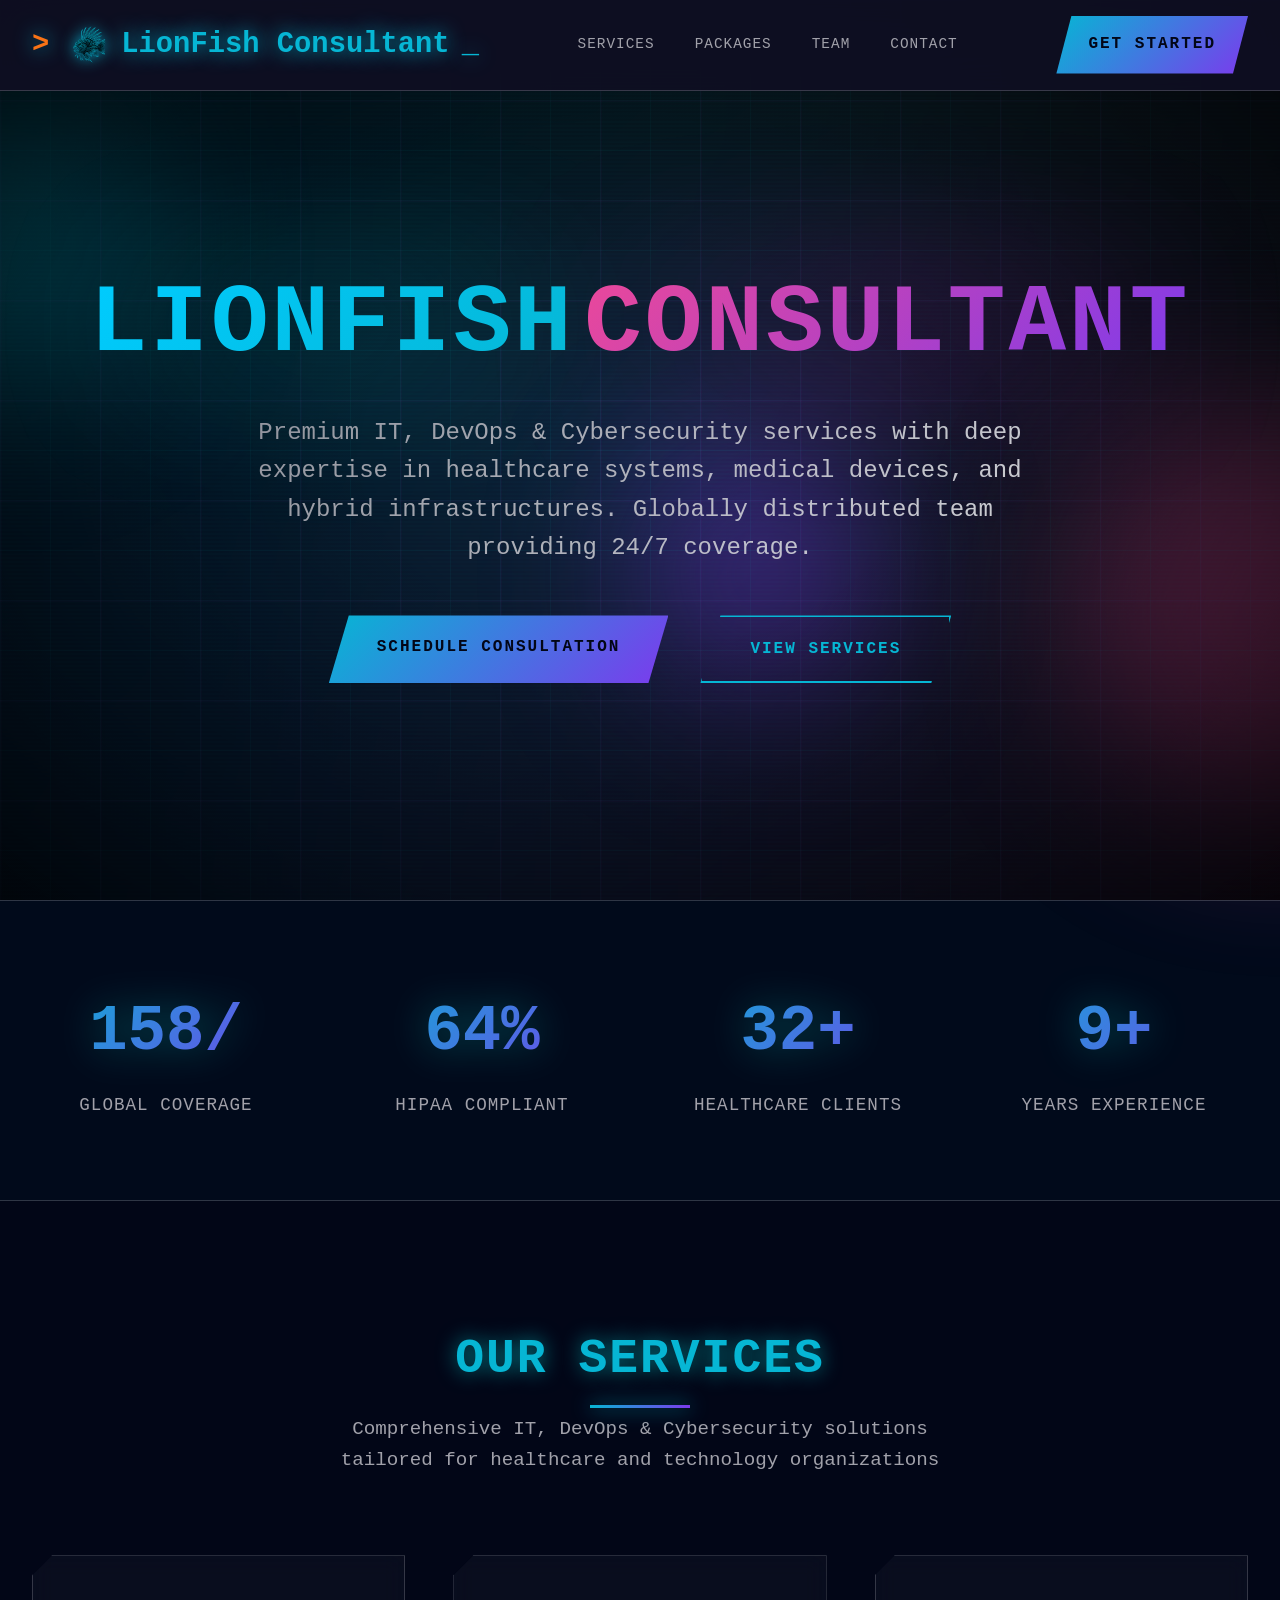
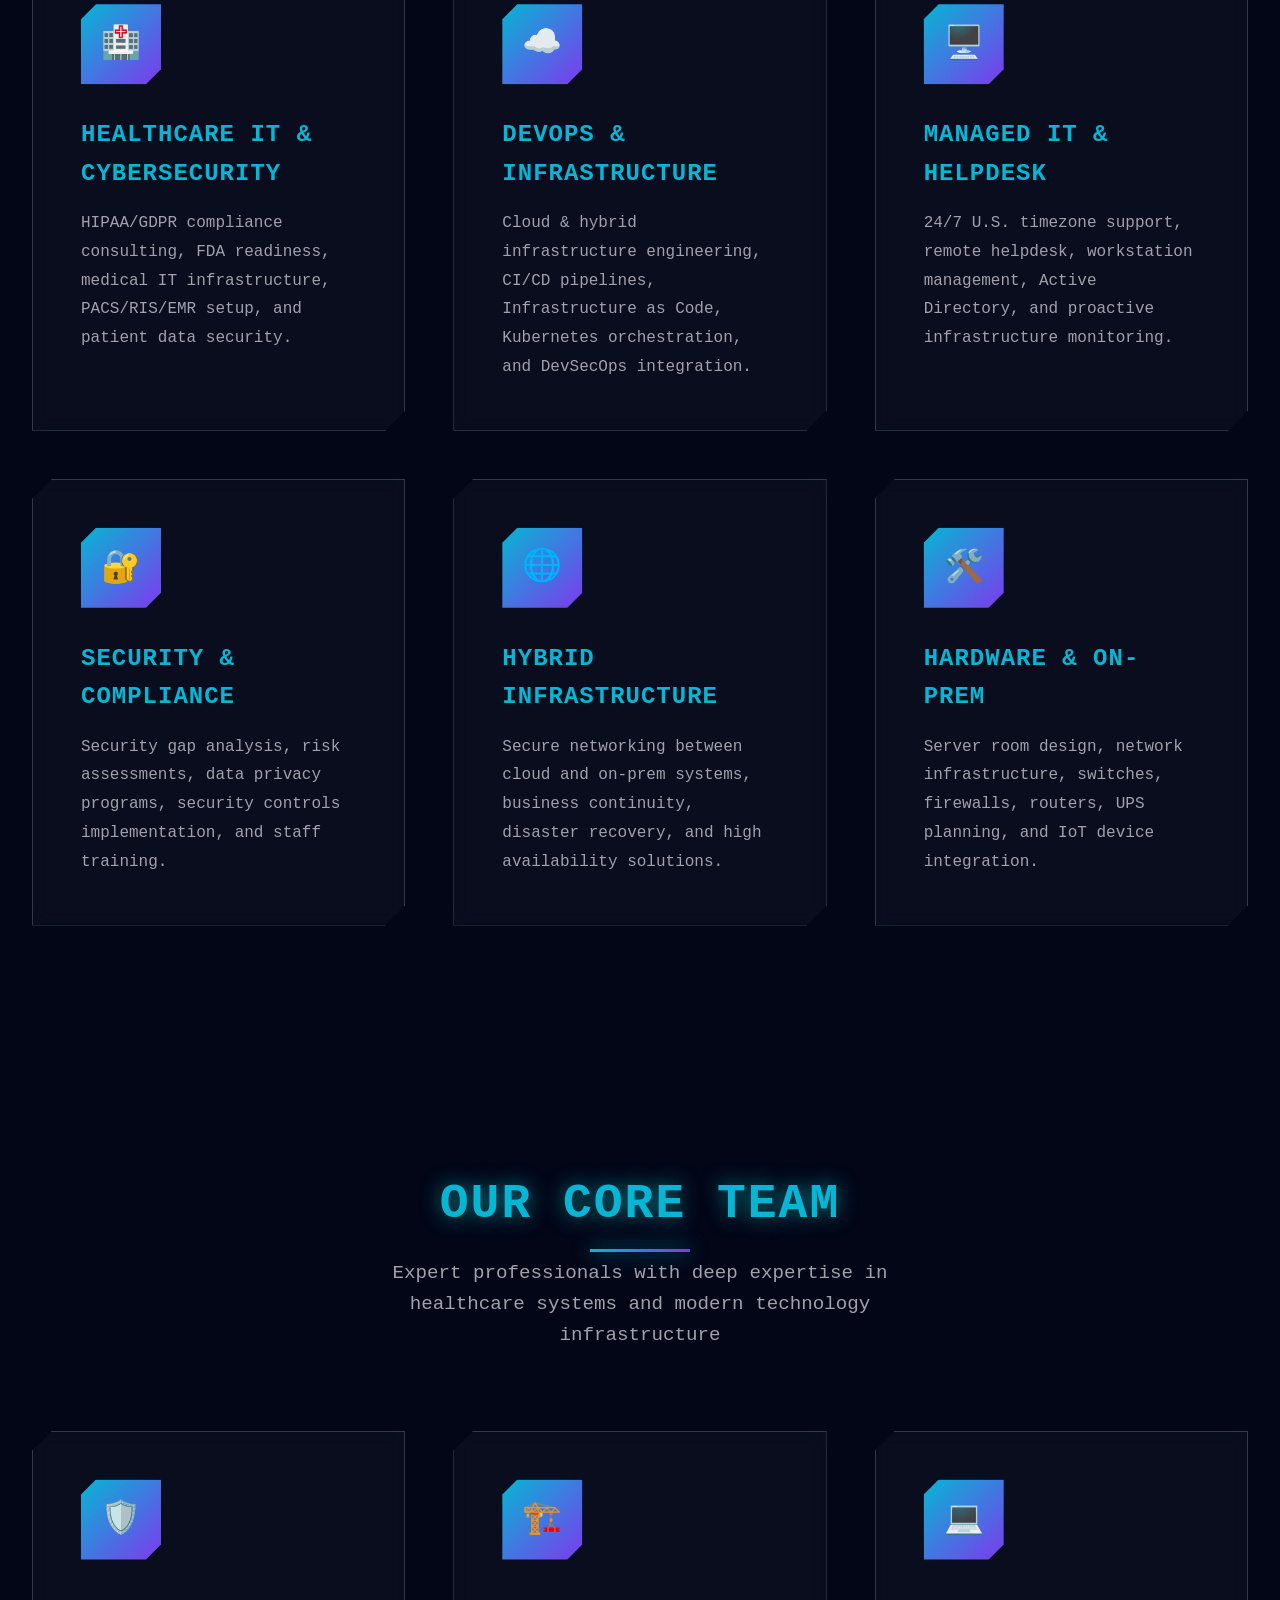
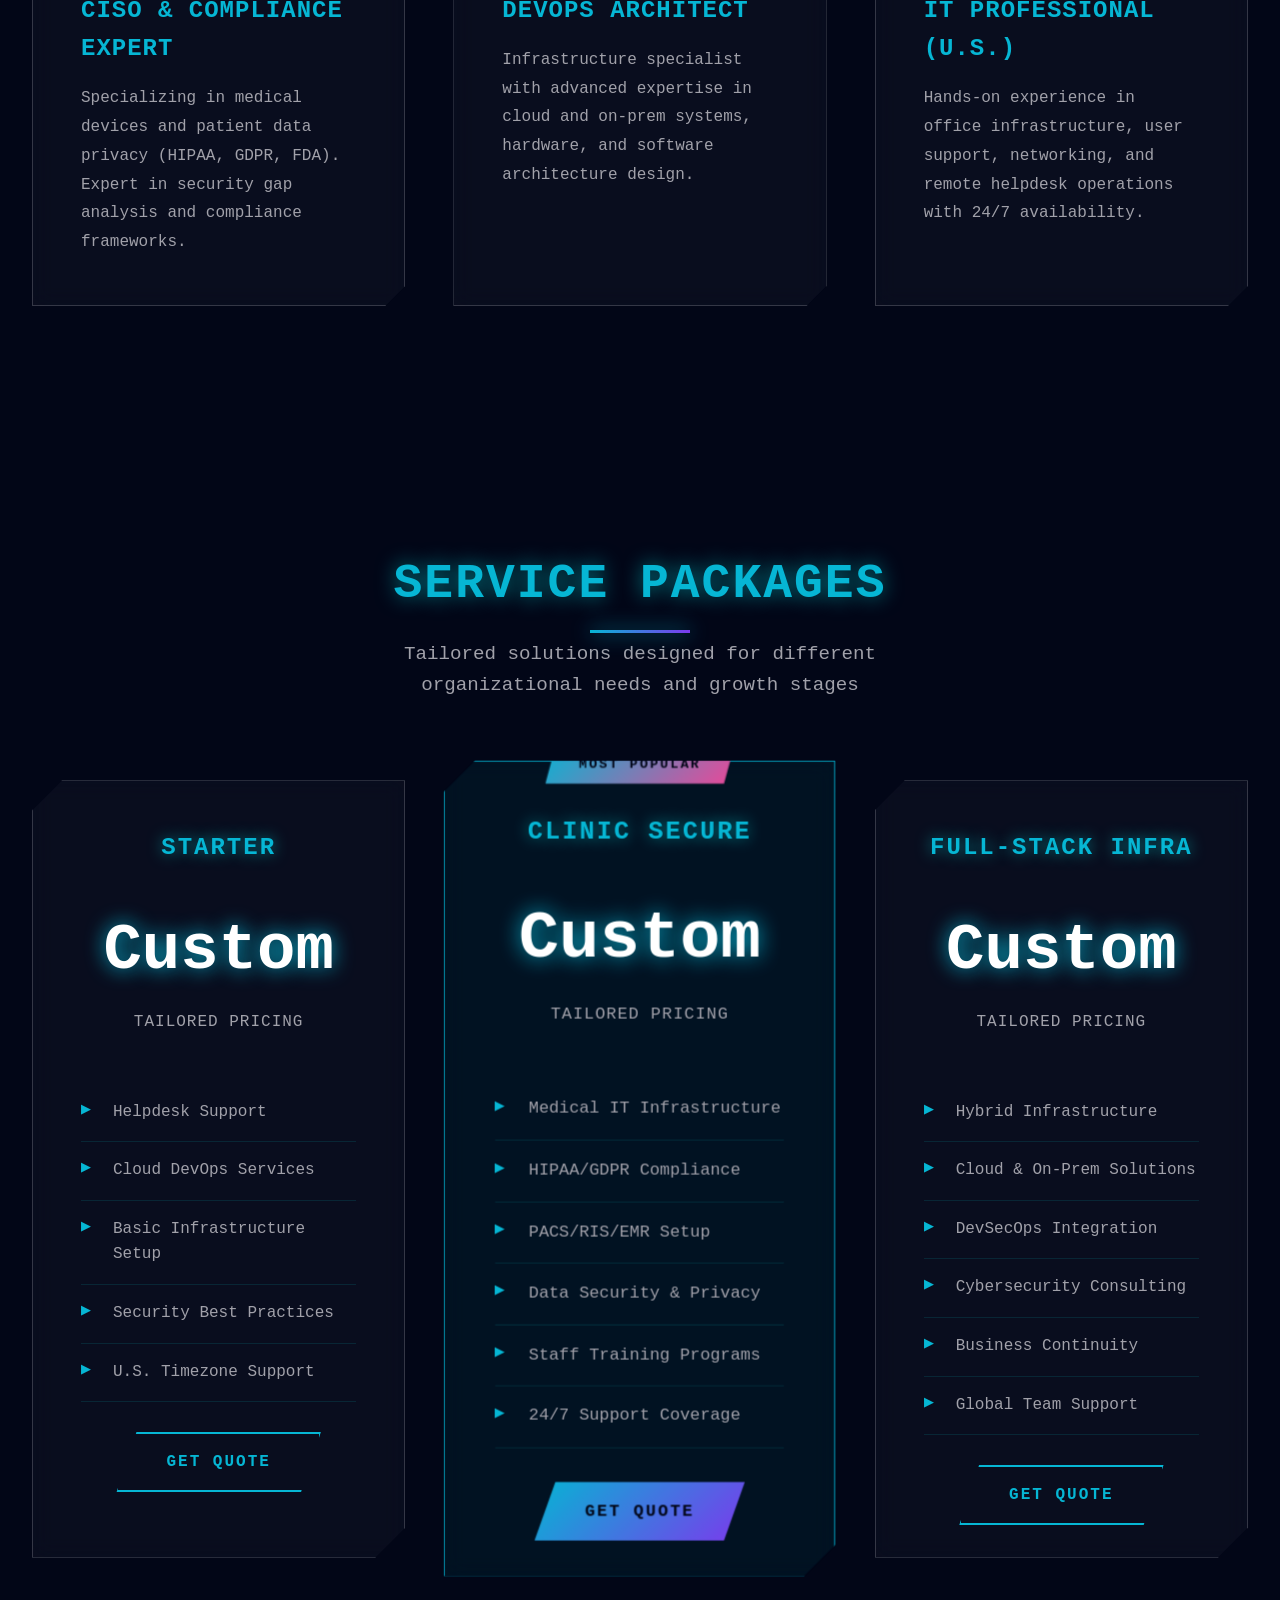
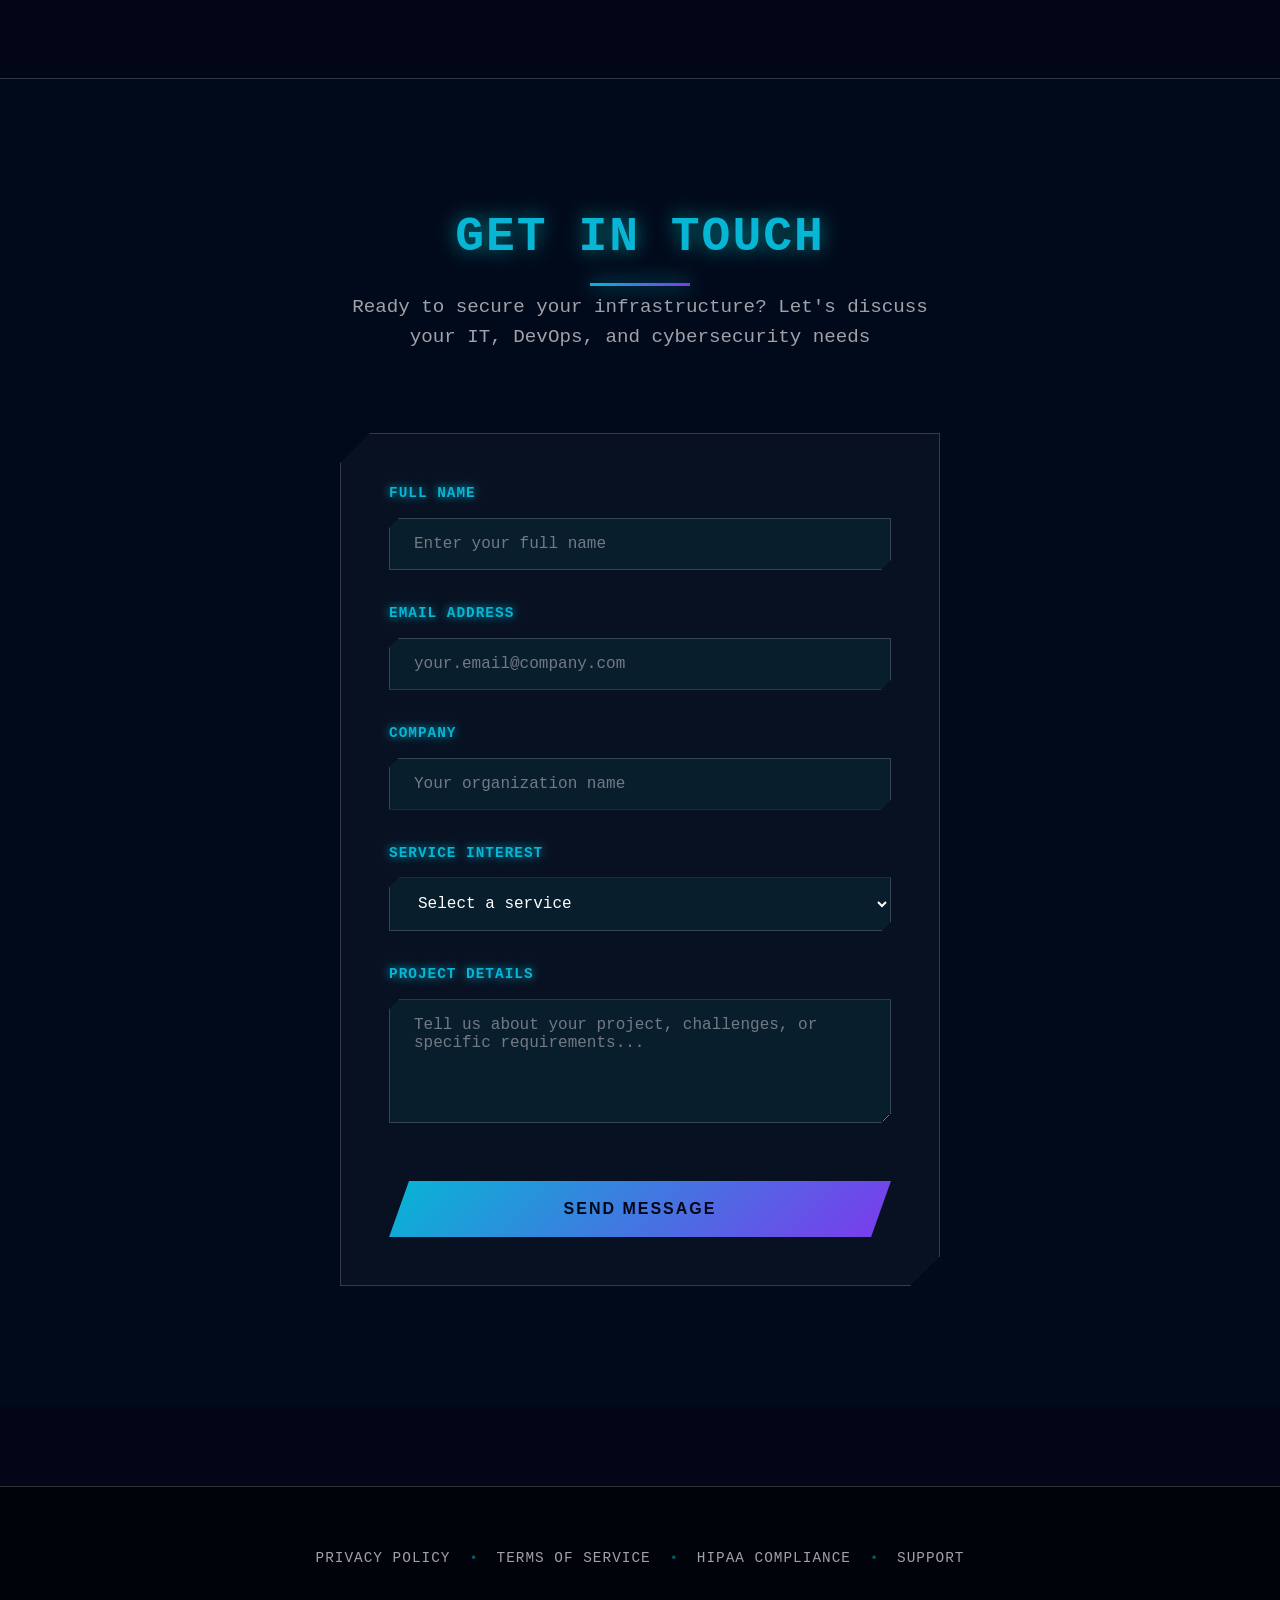
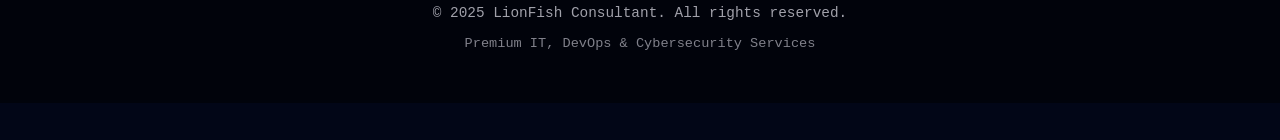
==== commit 468417f0: "feat: add lionfish" ====
--- a/templatemo_594_nexus_flow/index.html
+++ b/templatemo_594_nexus_flow/index.html
@@ -39,7 +39,10 @@
     <!-- Navigation -->
     <nav>
         <div class="nav-container">
-            <a href="#top" class="logo">LionFish Consultant</a>
+            <a href="#top" class="logo">
+                <img src="images/lionfish-logo.png" alt="LionFish Consultant" class="logo-image">
+                <span class="logo-text">LionFish Consultant</span>
+            </a>
             <ul class="nav-links">
                 <li><a href="#services">Services</a></li>
                 <li><a href="#packages">Packages</a></li>
@@ -63,7 +66,10 @@
     <div class="mobile-menu-overlay" id="mobileMenuOverlay"></div>
     <div class="mobile-menu" id="mobileMenu">
         <div class="mobile-menu-header">
-            <a href="#top" class="mobile-menu-logo">LionFish Consultant</a>
+            <a href="#top" class="mobile-menu-logo">
+                <img src="images/lionfish-logo.png" alt="LionFish Consultant" class="logo-image">
+                <span class="logo-text">LionFish Consultant</span>
+            </a>
             <button class="mobile-menu-close" id="mobileMenuClose">✕</button>
         </div>
         <div class="mobile-menu-cta">
--- a/templatemo_594_nexus_flow/templatemo-nexus-style.css
+++ b/templatemo_594_nexus_flow/templatemo-nexus-style.css
@@ -455,13 +455,21 @@
         }
 
         .mobile-menu-logo {
+            display: flex;
+            align-items: center;
+            gap: 0.5rem;
             font-size: 1.5rem;
             font-weight: 700;
             color: var(--primary-cyan);
             text-shadow: 0 0 15px var(--primary-cyan);
             text-decoration: none;
-            display: inline-block;
-            transition: all 0.3s ease;
+            transition: all 0.3s ease;
+        }
+
+        .mobile-menu-logo .logo-image {
+            height: 30px;
+            width: auto;
+            filter: drop-shadow(0 0 6px var(--primary-cyan));
         }
 
         .mobile-menu-logo::before {
@@ -663,6 +671,9 @@
         }
 
         .logo {
+            display: flex;
+            align-items: center;
+            gap: 0.75rem;
             font-size: 1.8rem;
             font-weight: 700;
             color: var(--primary-cyan);
@@ -670,8 +681,18 @@
             position: relative;
             cursor: pointer;
             text-decoration: none;
+            transition: all 0.3s ease;
+        }
+
+        .logo-image {
+            height: 40px;
+            width: auto;
+            filter: drop-shadow(0 0 8px var(--primary-cyan));
+            transition: all 0.3s ease;
+        }
+
+        .logo-text {
             display: inline-block;
-            transition: all 0.3s ease;
         }
 
         .logo:hover {
@@ -1436,6 +1457,14 @@
                 display: none;
             }
             
+            .logo-image {
+                height: 32px;
+            }
+            
+            .mobile-menu-logo .logo-image {
+                height: 28px;
+            }
+            
             .nav-bottom .cyber-button {
                 display: none;
             }
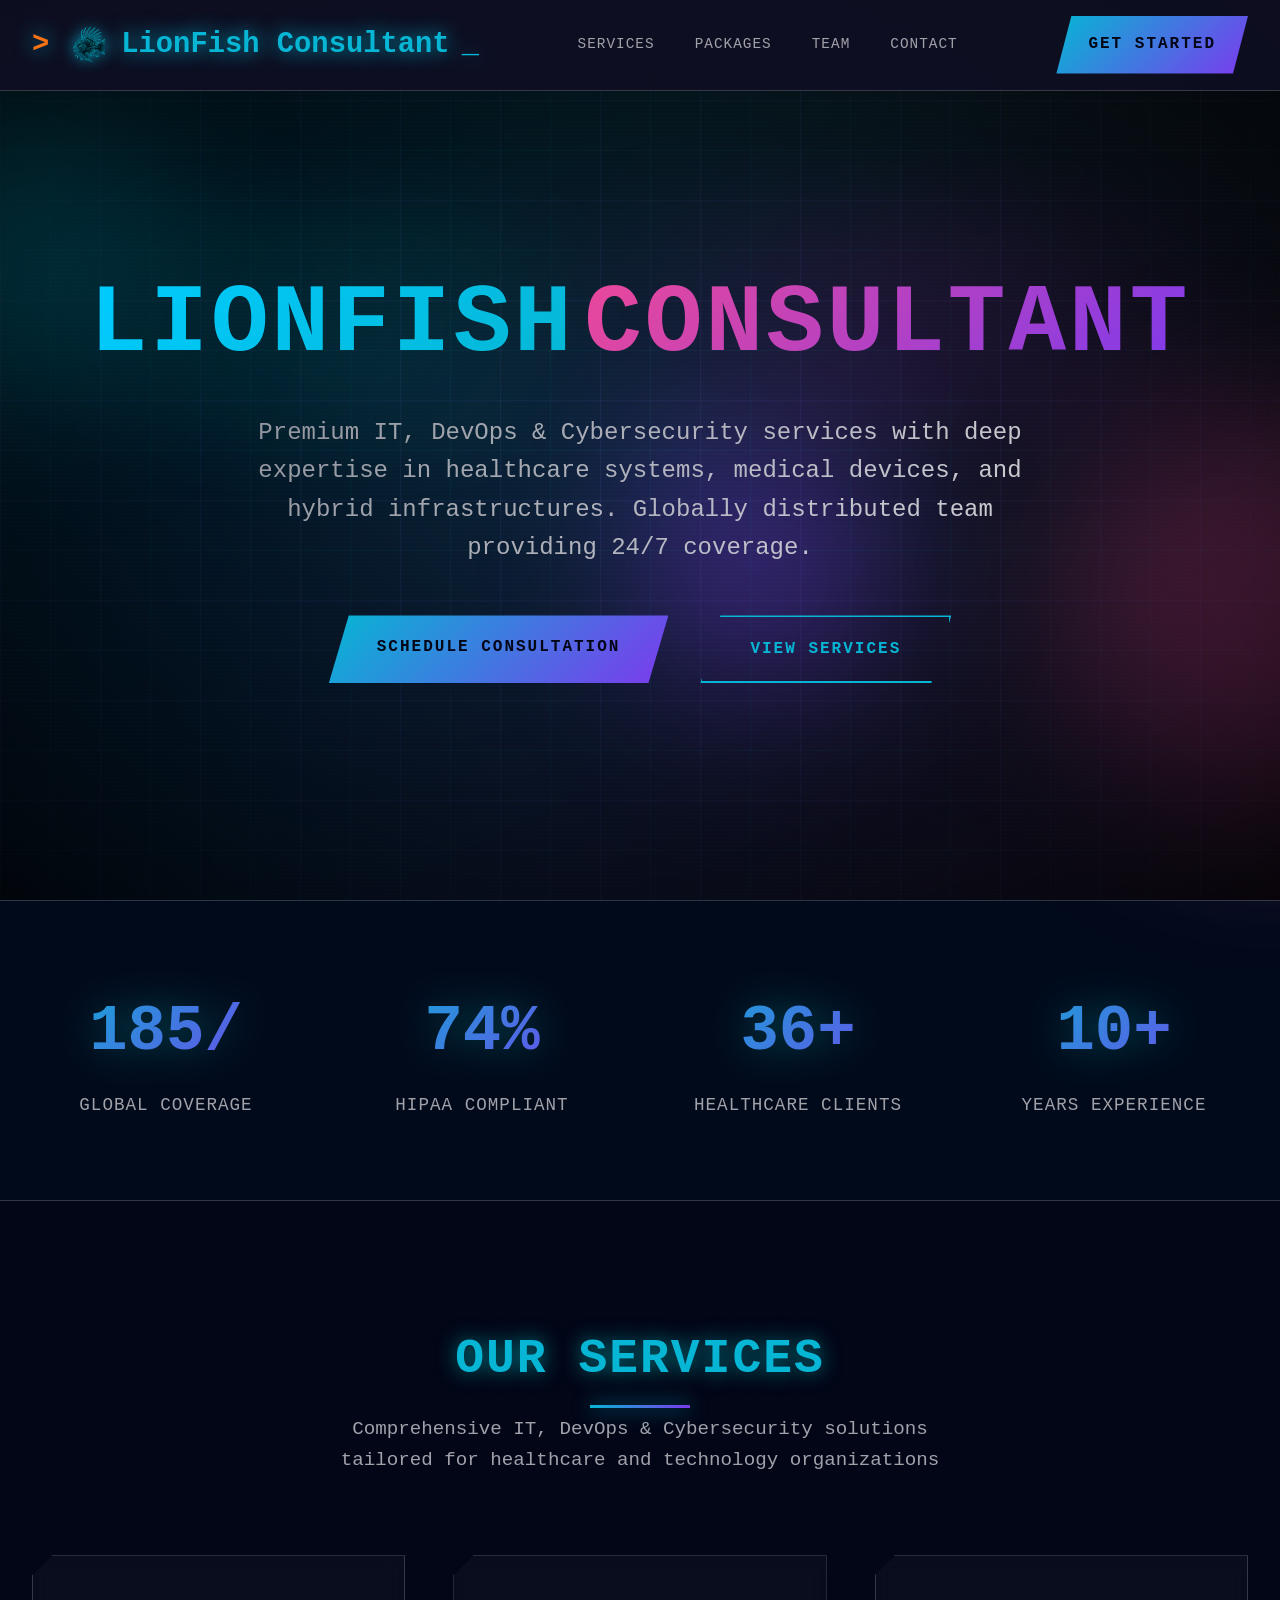
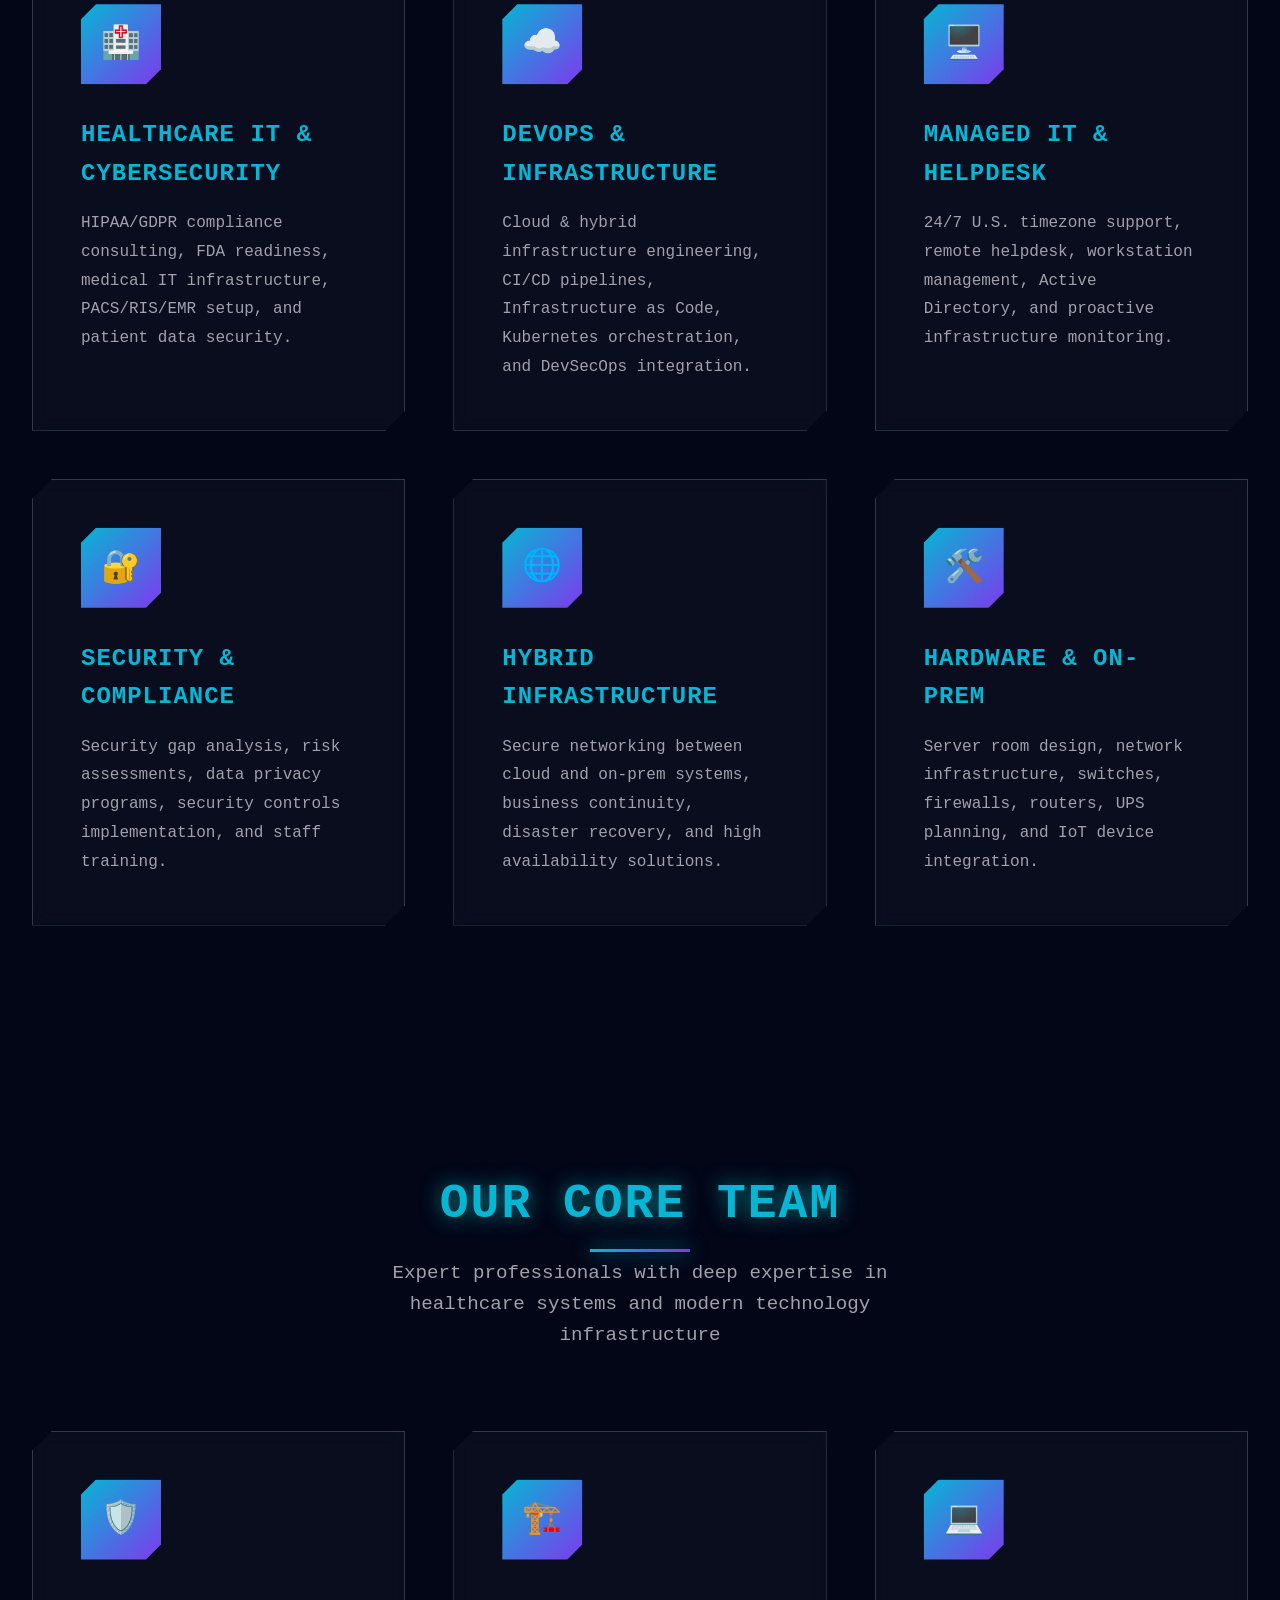
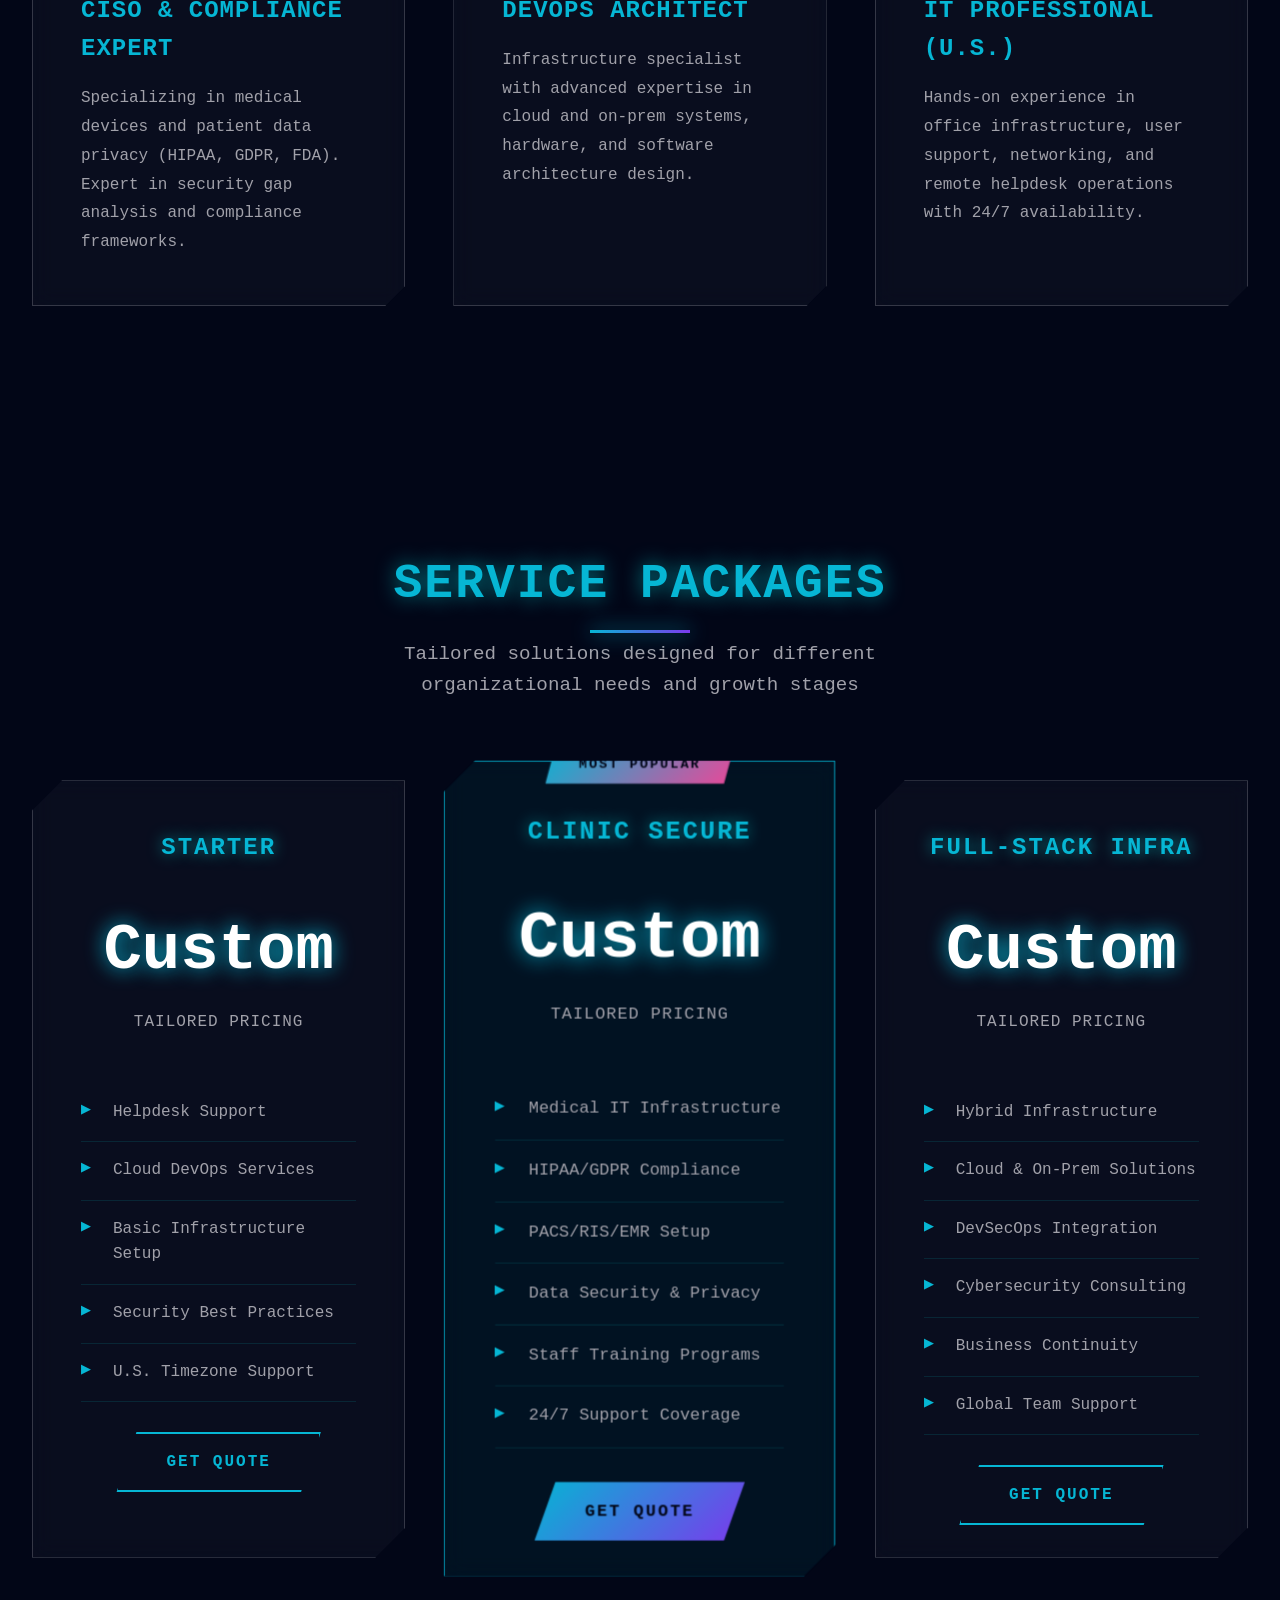
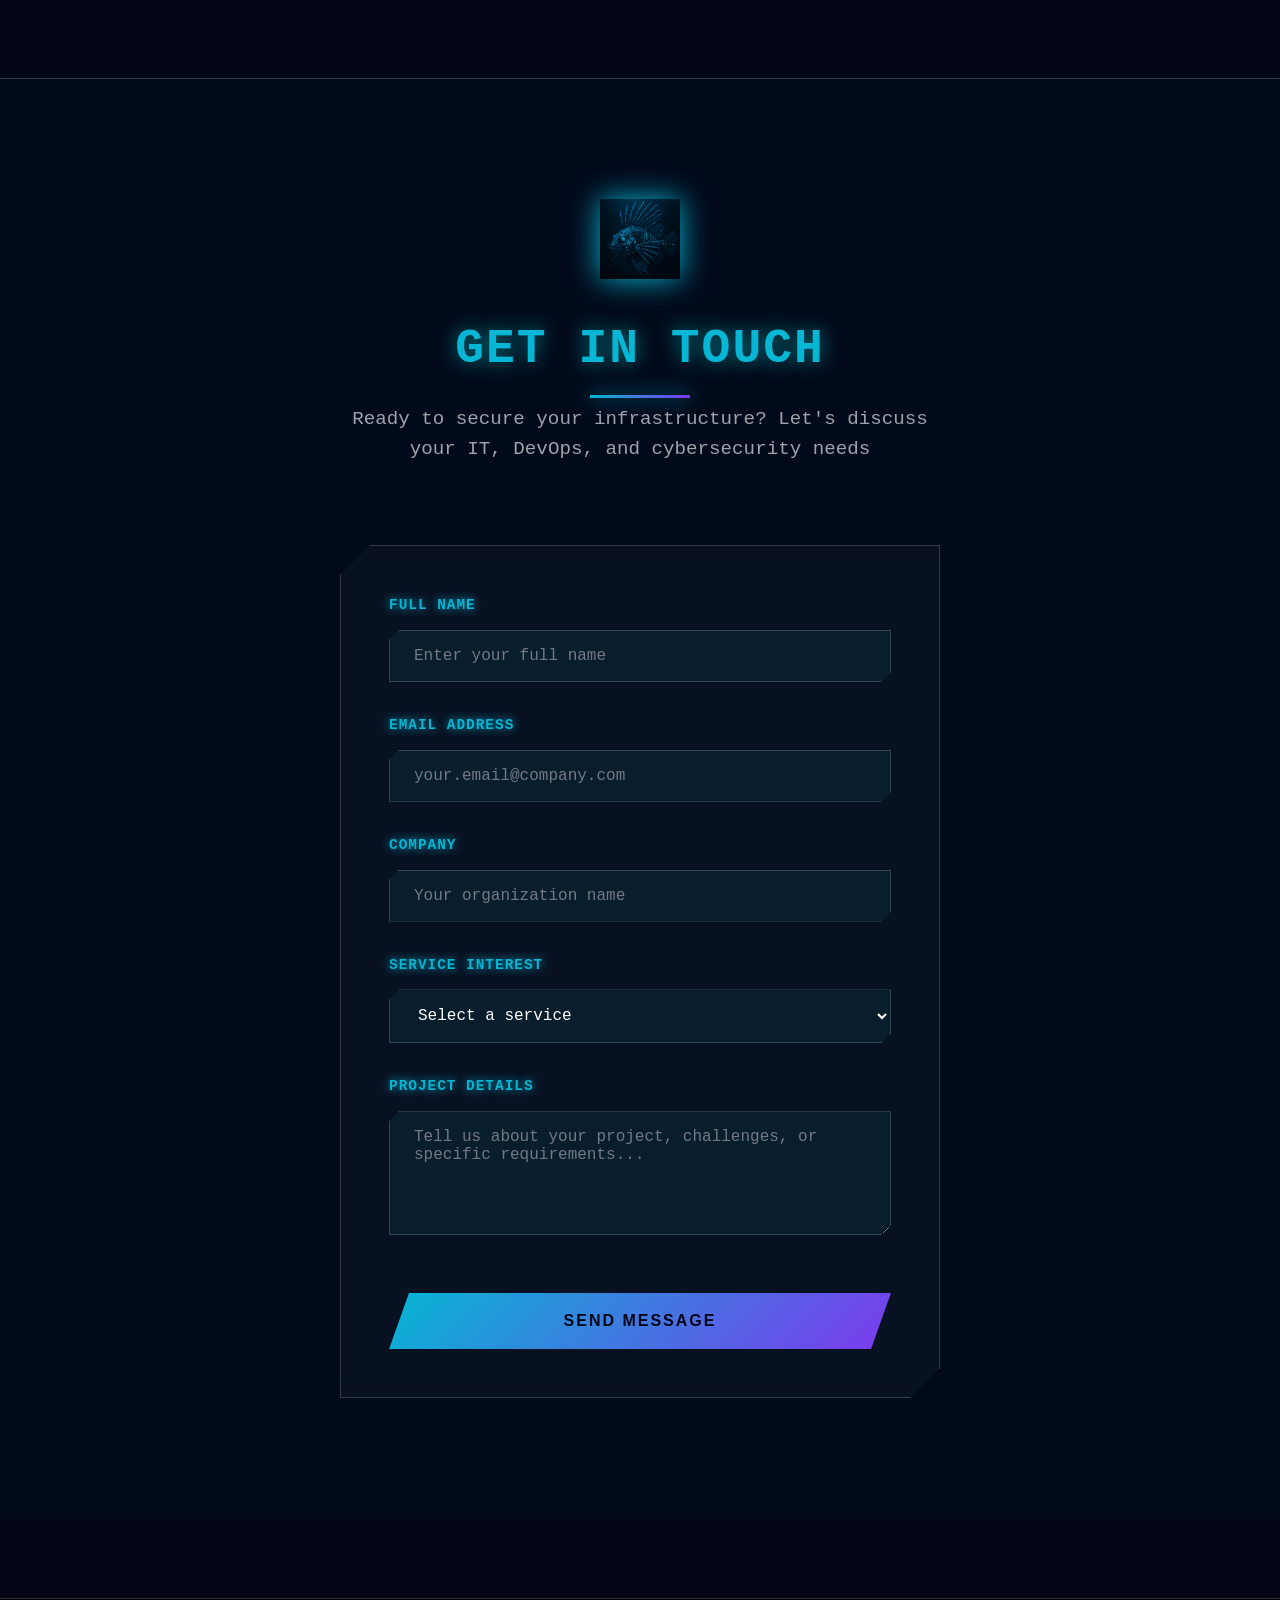
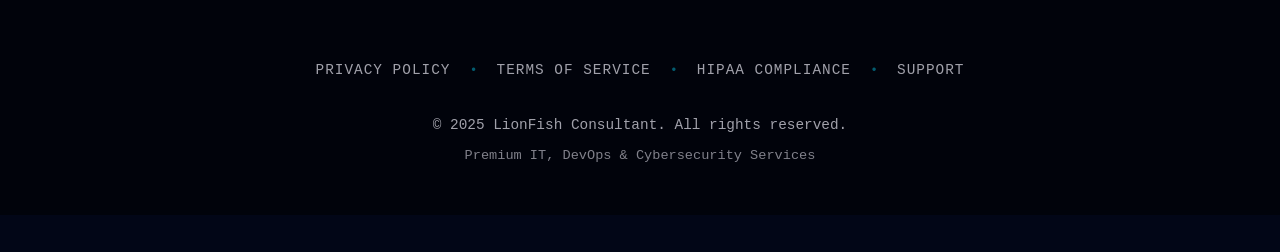
==== commit 90f0436d: "feat: add lionfish" ====
--- a/templatemo_594_nexus_flow/index.html
+++ b/templatemo_594_nexus_flow/index.html
@@ -4,6 +4,13 @@
     <meta charset="UTF-8">
     <meta name="viewport" content="width=device-width, initial-scale=1.0">
     <title>LionFish Consultant - IT, DevOps & Cybersecurity Services</title>
+    
+    <!-- Favicon -->
+    <link rel="icon" type="image/png" sizes="32x32" href="images/favicon-32x32.png">
+    <link rel="icon" type="image/png" sizes="16x16" href="images/favicon-16x16.png">
+    <link rel="apple-touch-icon" sizes="180x180" href="images/apple-touch-icon.png">
+    <link rel="manifest" href="site.webmanifest">
+    
     <link href="templatemo-nexus-style.css" rel="stylesheet">
 <!--
 
@@ -261,6 +268,9 @@
     <section class="contact fade-up" id="contact">
         <div class="contact-container">
             <div class="section-header">
+                <div class="contact-logo">
+                    <img src="images/lionfish-logo2.png" alt="LionFish Consultant" class="contact-logo-image">
+                </div>
                 <h2 class="section-title">Get In Touch</h2>
                 <p class="section-subtitle">Ready to secure your infrastructure? Let's discuss your IT, DevOps, and cybersecurity needs</p>
             </div>
--- a/templatemo_594_nexus_flow/templatemo-nexus-style.css
+++ b/templatemo_594_nexus_flow/templatemo-nexus-style.css
@@ -1011,6 +1011,31 @@
             margin-bottom: 5rem;
         }
 
+        .contact-logo {
+            margin-bottom: 2rem;
+            display: flex;
+            justify-content: center;
+            align-items: center;
+        }
+
+        .contact-logo-image {
+            height: 80px;
+            width: auto;
+            filter: drop-shadow(0 0 15px var(--primary-cyan));
+            transition: all 0.3s ease;
+            animation: contactLogoFloat 3s ease-in-out infinite;
+        }
+
+        .contact-logo-image:hover {
+            transform: scale(1.1);
+            filter: drop-shadow(0 0 25px var(--primary-cyan));
+        }
+
+        @keyframes contactLogoFloat {
+            0%, 100% { transform: translateY(0px); }
+            50% { transform: translateY(-10px); }
+        }
+
         .section-title {
             font-size: 3rem;
             font-weight: 800;
@@ -1503,6 +1528,10 @@
                 padding: 80px 1rem;
             }
             
+            .contact-logo-image {
+                height: 60px;
+            }
+            
             .contact-form {
                 padding: 2rem;
             }
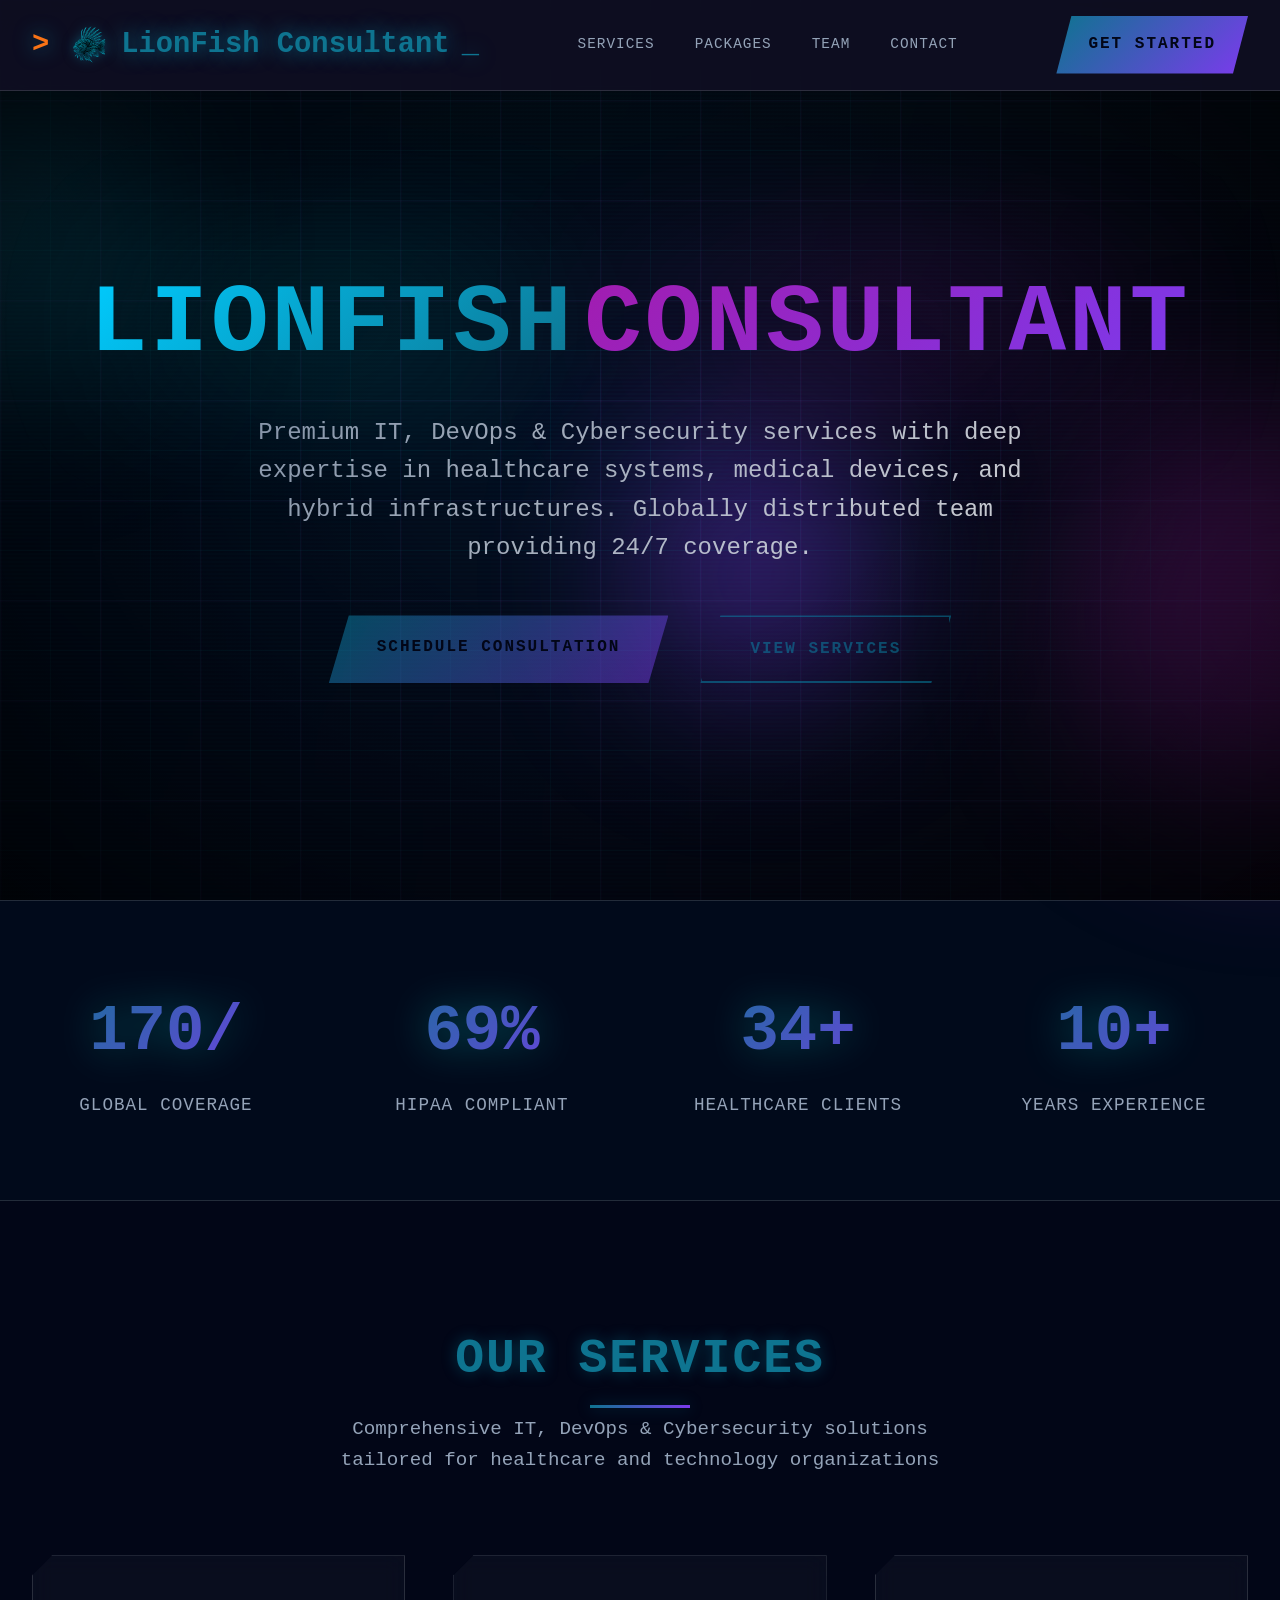
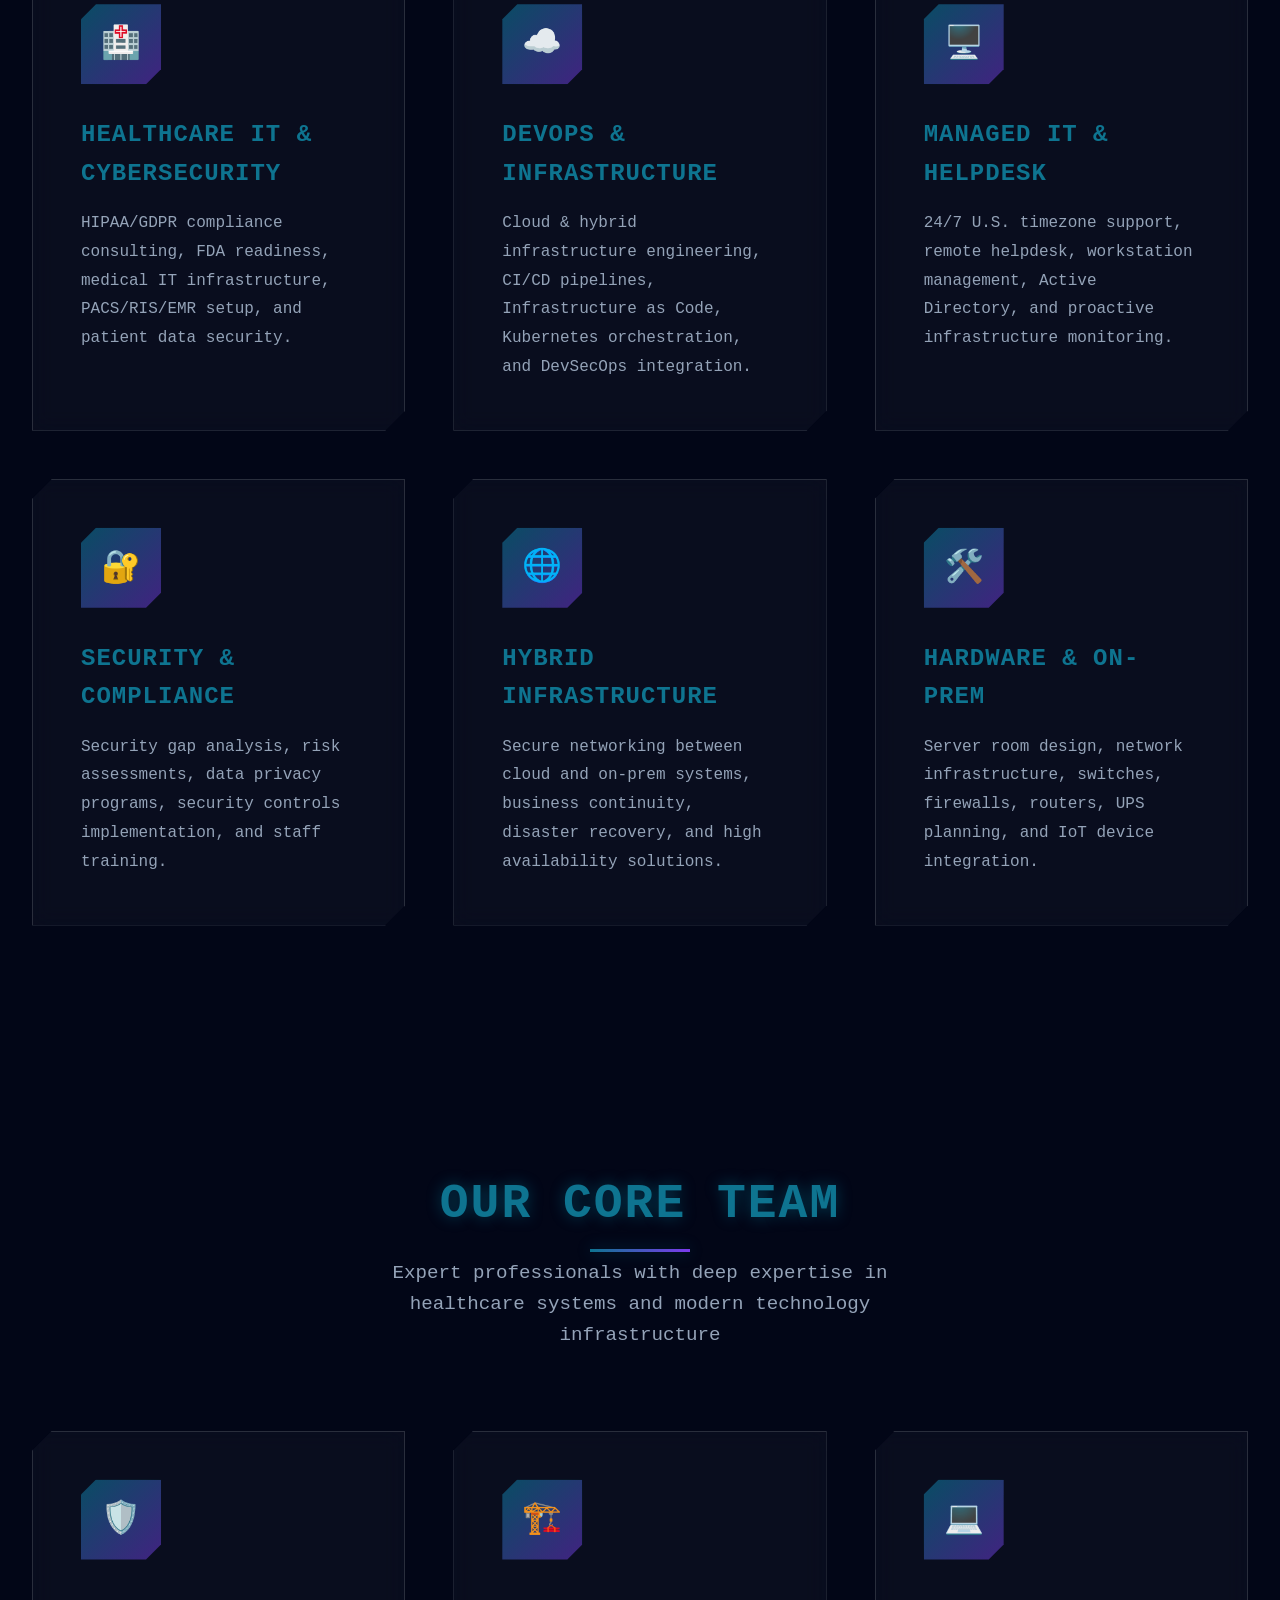
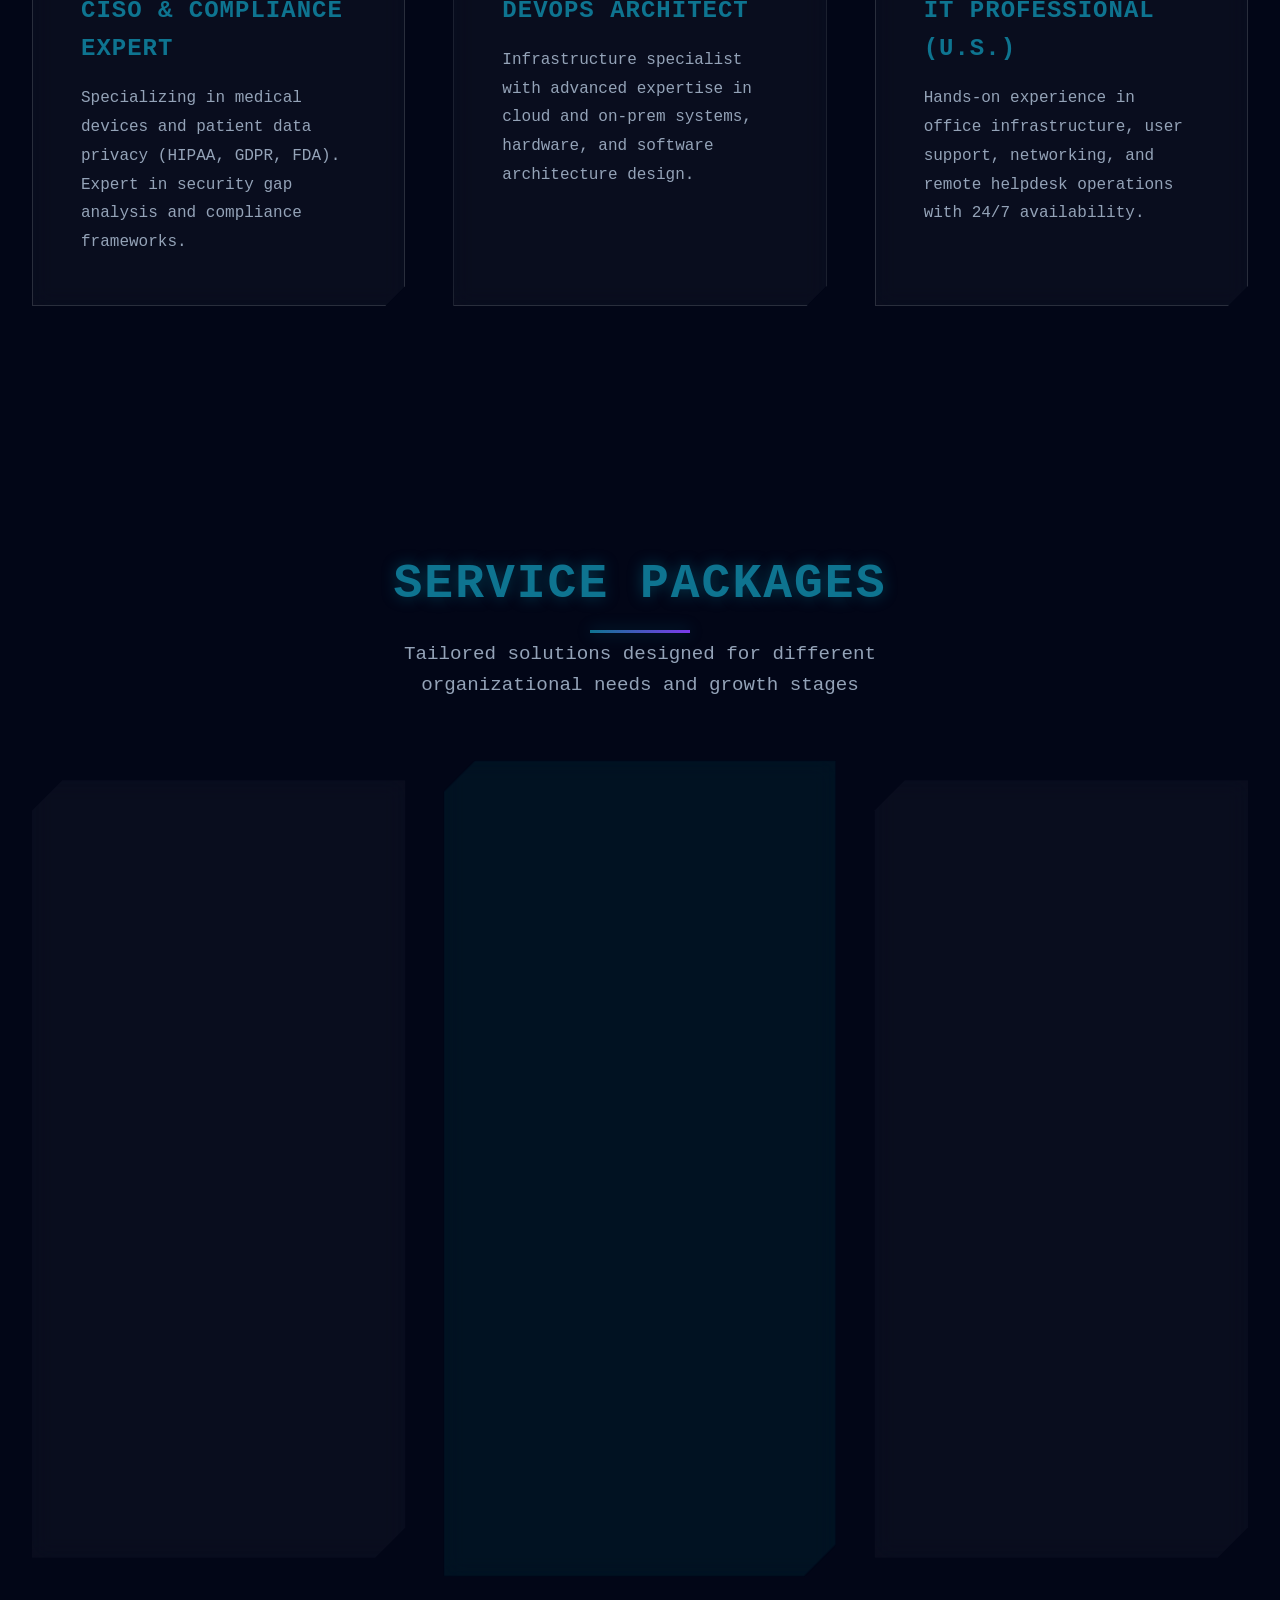
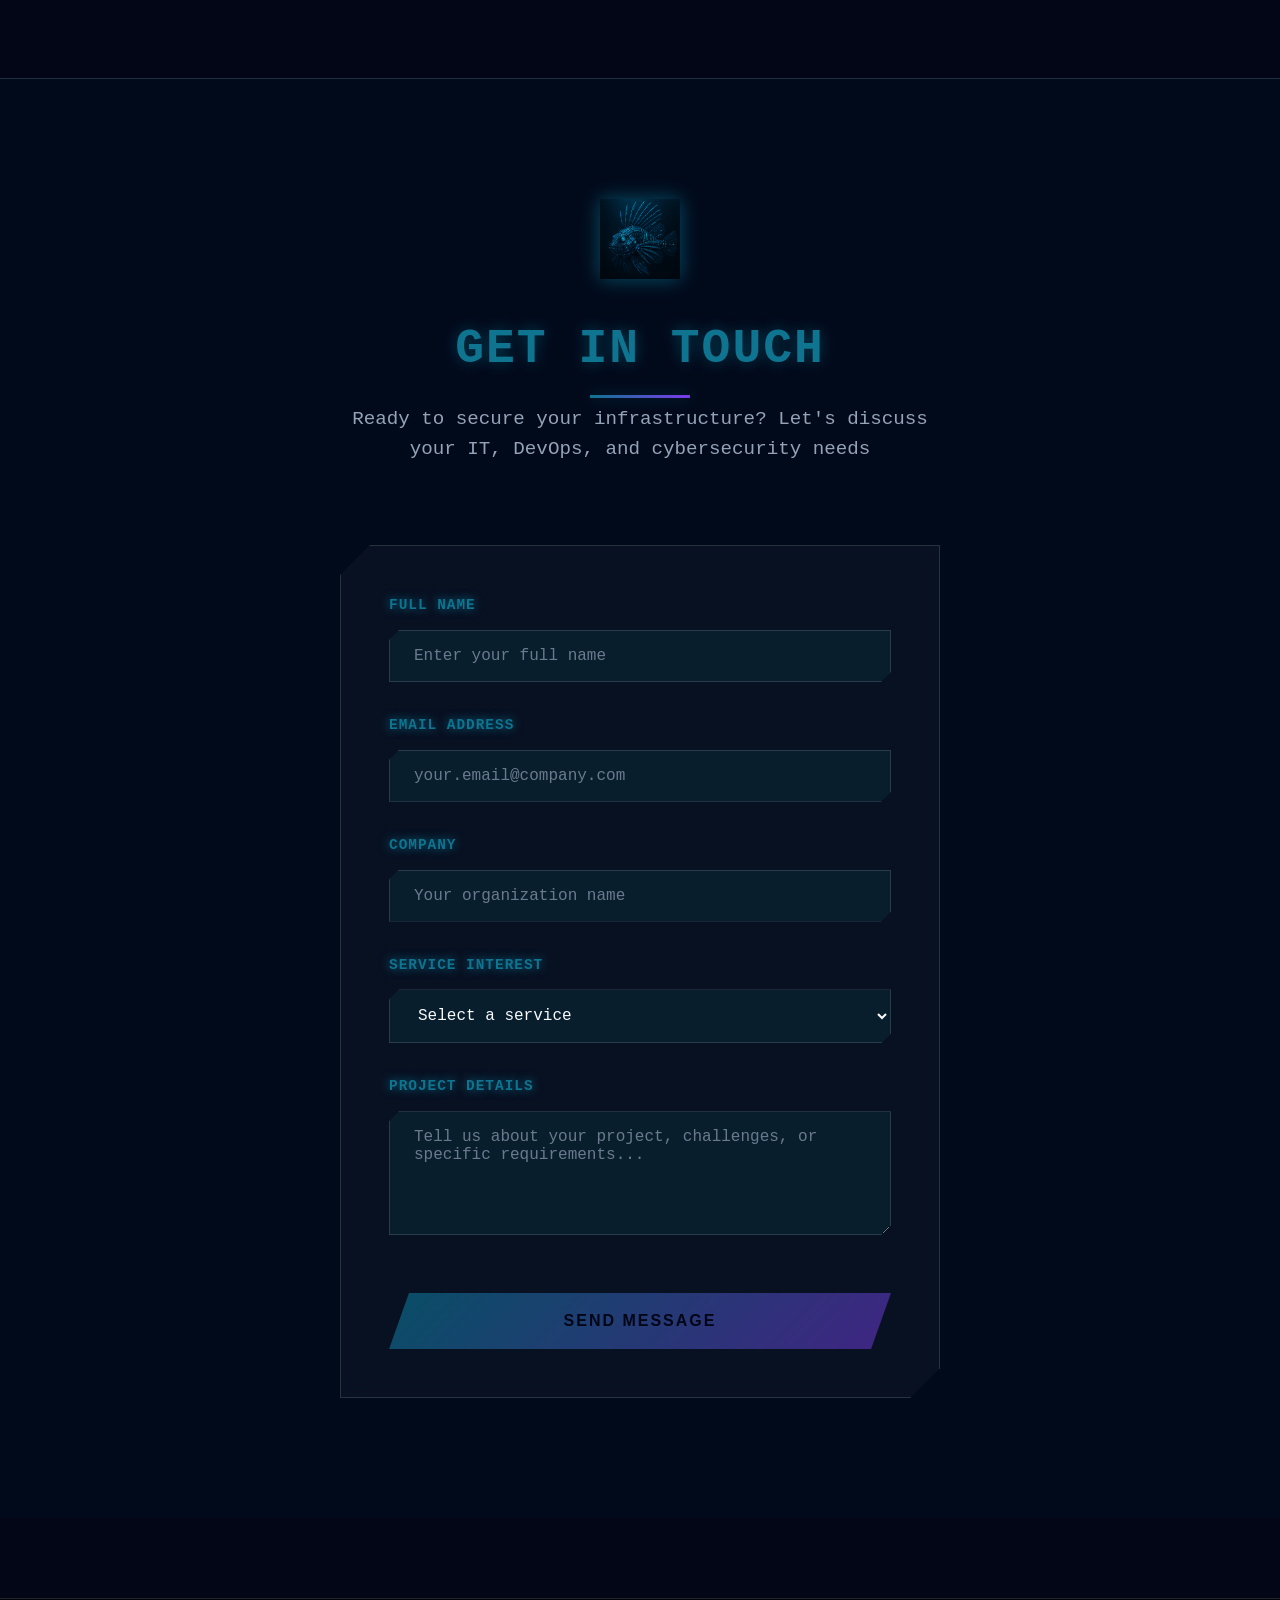
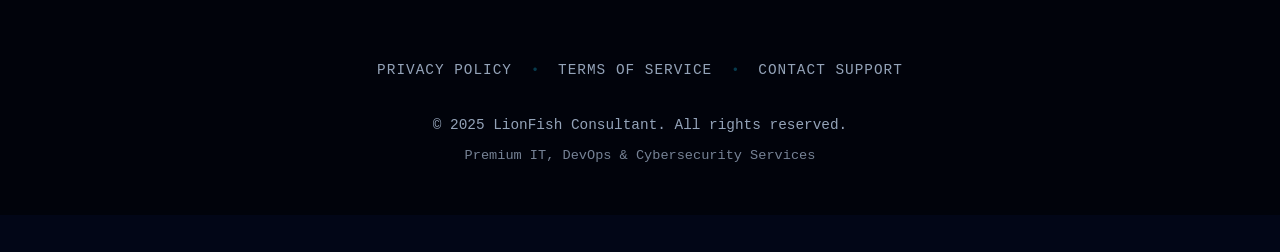
==== commit db8d66dc: "feat: add lionfish" ====
--- a/templatemo_594_nexus_flow/index.html
+++ b/templatemo_594_nexus_flow/index.html
@@ -319,13 +319,11 @@
     <footer class="footer">
         <div class="footer-content">
             <div class="footer-links">
-                <a href="#">Privacy Policy</a>
+                <a href="privacy-policy.html">Privacy Policy</a>
                 <span class="footer-separator">•</span>
-                <a href="#">Terms of Service</a>
+                <a href="terms-of-use.html">Terms of Service</a>
                 <span class="footer-separator">•</span>
-                <a href="#">HIPAA Compliance</a>
-                <span class="footer-separator">•</span>
-                <a href="#">Support</a>
+                <a href="#contact">Contact Support</a>
             </div>
             <div class="footer-bottom">
                 <p>&copy; 2025 LionFish Consultant. All rights reserved.</p>
--- a/templatemo_594_nexus_flow/templatemo-nexus-style.css
+++ b/templatemo_594_nexus_flow/templatemo-nexus-style.css
@@ -23,13 +23,18 @@
             --dark-bg: #0f172a;
             --darker-bg: #020617;
             --card-bg: rgba(229, 231, 235, 0.03);
-            --border-color: rgba(229, 231, 235, 0.2);
-            --text-primary: #ffffff;
-            --text-secondary: #a1a1aa;
-            --primary-cyan: #06b6d4;
-            --primary-pink: #ec4899;
-            --primary-blue: #3b82f6;
-            --primary-green: #10b981;
+            --border-color: rgba(229, 231, 235, 0.15);
+            --text-primary: #f8fafc;
+            --text-secondary: #94a3b8;
+            --primary-cyan: #0e7490;
+            --primary-pink: #a21caf;
+            --primary-blue: #1e3a8a;
+            --primary-green: #047857;
+            --faded-cyan: rgba(8, 145, 178, 0.48);
+            --faded-pink: rgba(190, 24, 93, 0.48);
+            --faded-blue: rgba(30, 64, 175, 0.48);
+            --faded-green: rgba(5, 150, 105, 0.48);
+            --faded-purple: rgba(124, 58, 237, 0.48);
         }
 
         body {
@@ -60,12 +65,12 @@
             width: 200%;
             height: 200%;
             background: 
-                radial-gradient(circle at 20% 30%, rgba(6, 182, 212, 0.15) 0%, transparent 50%),
-                radial-gradient(circle at 80% 70%, rgba(236, 72, 153, 0.15) 0%, transparent 50%),
-                radial-gradient(circle at 40% 80%, rgba(59, 130, 246, 0.15) 0%, transparent 50%),
-                radial-gradient(circle at 60% 20%, rgba(16, 185, 129, 0.15) 0%, transparent 50%);
+                radial-gradient(circle at 20% 30%, rgba(8, 145, 178, 0.06) 0%, transparent 50%),
+                radial-gradient(circle at 80% 70%, rgba(190, 24, 93, 0.06) 0%, transparent 50%),
+                radial-gradient(circle at 40% 80%, rgba(30, 64, 175, 0.06) 0%, transparent 50%),
+                radial-gradient(circle at 60% 20%, rgba(5, 150, 105, 0.06) 0%, transparent 50%);
             animation: gradientRotate 30s linear infinite;
-            filter: blur(40px);
+            filter: blur(50px);
         }
 
         @keyframes gradientRotate {
@@ -469,7 +474,7 @@
         .mobile-menu-logo .logo-image {
             height: 30px;
             width: auto;
-            filter: drop-shadow(0 0 6px var(--primary-cyan));
+            filter: drop-shadow(0 0 4px rgba(8, 145, 178, 0.4));
         }
 
         .mobile-menu-logo::before {
@@ -687,7 +692,7 @@
         .logo-image {
             height: 40px;
             width: auto;
-            filter: drop-shadow(0 0 8px var(--primary-cyan));
+            filter: drop-shadow(0 0 6px rgba(8, 145, 178, 0.5));
             transition: all 0.3s ease;
         }
 
@@ -696,7 +701,7 @@
         }
 
         .logo:hover {
-            text-shadow: 0 0 30px var(--primary-cyan);
+            text-shadow: 0 0 20px rgba(8, 145, 178, 0.6);
             transform: scale(1.05);
         }
 
@@ -955,7 +960,7 @@
         }
 
         .btn-primary {
-            background: linear-gradient(135deg, var(--primary-cyan), var(--primary-purple));
+            background: linear-gradient(135deg, var(--faded-cyan), var(--faded-purple));
             color: var(--darker-bg);
             padding: 1.2rem 3rem;
             border: none;
@@ -971,14 +976,14 @@
 
         .btn-primary:hover {
             transform: translateY(-3px);
-            box-shadow: 0 15px 40px rgba(0, 255, 255, 0.4);
+            box-shadow: 0 15px 35px rgba(8, 145, 178, 0.3);
         }
 
         .btn-secondary {
             background: transparent;
-            color: var(--primary-cyan);
+            color: var(--faded-cyan);
             padding: 1.2rem 3rem;
-            border: 2px solid var(--primary-cyan);
+            border: 2px solid var(--faded-cyan);
             text-decoration: none;
             font-weight: 700;
             text-transform: uppercase;
@@ -990,9 +995,9 @@
         }
 
         .btn-secondary:hover {
-            background: var(--primary-cyan);
+            background: var(--faded-cyan);
             color: var(--darker-bg);
-            box-shadow: 0 0 30px var(--primary-cyan);
+            box-shadow: 0 0 20px rgba(8, 145, 178, 0.4);
         }
 
         /* Features Section */
@@ -1021,19 +1026,105 @@
         .contact-logo-image {
             height: 80px;
             width: auto;
-            filter: drop-shadow(0 0 15px var(--primary-cyan));
+            filter: drop-shadow(0 0 10px rgba(8, 145, 178, 0.5));
             transition: all 0.3s ease;
             animation: contactLogoFloat 3s ease-in-out infinite;
         }
 
         .contact-logo-image:hover {
             transform: scale(1.1);
-            filter: drop-shadow(0 0 25px var(--primary-cyan));
+            filter: drop-shadow(0 0 18px rgba(8, 145, 178, 0.7));
         }
 
         @keyframes contactLogoFloat {
             0%, 100% { transform: translateY(0px); }
             50% { transform: translateY(-10px); }
+        }
+
+        /* Legal Pages Styling */
+        .privacy-policy,
+        .terms-of-use {
+            padding: 120px 2rem 80px;
+            position: relative;
+        }
+
+        .privacy-container,
+        .terms-container {
+            max-width: 1000px;
+            margin: 0 auto;
+        }
+
+        .policy-content,
+        .terms-content {
+            background: rgba(15, 23, 42, 0.8);
+            border: 1px solid var(--border-color);
+            padding: 3rem;
+            border-radius: 12px;
+        }
+
+        .policy-section,
+        .terms-section {
+            margin-bottom: 2.5rem;
+        }
+
+        .policy-section:last-child,
+        .terms-section:last-child {
+            margin-bottom: 0;
+        }
+
+        .policy-section h2,
+        .terms-section h2 {
+            color: var(--primary-cyan);
+            font-size: 1.8rem;
+            font-weight: 700;
+            margin-bottom: 1rem;
+            text-transform: uppercase;
+            letter-spacing: 1px;
+            text-shadow: 0 0 10px rgba(8, 145, 178, 0.3);
+        }
+
+        .policy-section h3,
+        .terms-section h3 {
+            color: var(--faded-cyan);
+            font-size: 1.3rem;
+            font-weight: 600;
+            margin: 1.5rem 0 0.8rem 0;
+        }
+
+        .policy-section p,
+        .terms-section p {
+            color: var(--text-secondary);
+            line-height: 1.8;
+            margin-bottom: 1rem;
+        }
+
+        .policy-section ul,
+        .terms-section ul {
+            color: var(--text-secondary);
+            line-height: 1.8;
+            margin: 1rem 0;
+            padding-left: 1.5rem;
+        }
+
+        .policy-section li,
+        .terms-section li {
+            margin-bottom: 0.5rem;
+        }
+
+        .contact-info {
+            background: rgba(8, 145, 178, 0.05);
+            border: 1px solid var(--faded-cyan);
+            padding: 1.5rem;
+            border-radius: 8px;
+            margin-top: 1rem;
+        }
+
+        .contact-info p {
+            margin-bottom: 0.5rem;
+        }
+
+        .contact-info strong {
+            color: var(--primary-cyan);
         }
 
         .section-title {
@@ -1044,7 +1135,7 @@
             letter-spacing: 2px;
             margin-bottom: 1rem;
             position: relative;
-            text-shadow: 0 0 20px rgba(0, 255, 255, 0.5);
+            text-shadow: 0 0 15px rgba(8, 145, 178, 0.4);
         }
 
         .section-title::after {
@@ -1056,7 +1147,7 @@
             width: 100px;
             height: 3px;
             background: linear-gradient(90deg, var(--primary-cyan), var(--primary-purple));
-            box-shadow: 0 0 20px var(--primary-cyan);
+            box-shadow: 0 0 15px rgba(8, 145, 178, 0.4);
         }
 
         .section-subtitle {
@@ -1107,14 +1198,14 @@
         .feature-icon {
             width: 80px;
             height: 80px;
-            background: linear-gradient(135deg, var(--primary-cyan), var(--primary-purple));
+            background: linear-gradient(135deg, var(--faded-cyan), var(--faded-purple));
             display: flex;
             align-items: center;
             justify-content: center;
             margin-bottom: 2rem;
             font-size: 2rem;
             clip-path: polygon(15px 0%, 100% 0%, 100% calc(100% - 15px), calc(100% - 15px) 100%, 0% 100%, 0% 15px);
-            box-shadow: 0 0 30px rgba(0, 255, 255, 0.5);
+            box-shadow: 0 0 20px rgba(8, 145, 178, 0.3);
         }
 
         .feature-card h3 {
@@ -1355,9 +1446,9 @@
         .form-group textarea:focus,
         .form-group select:focus {
             outline: none;
-            border-color: var(--primary-cyan);
-            background: rgba(0, 255, 255, 0.08);
-            box-shadow: 0 0 20px rgba(0, 255, 255, 0.3);
+            border-color: var(--faded-cyan);
+            background: rgba(8, 145, 178, 0.05);
+            box-shadow: 0 0 15px rgba(8, 145, 178, 0.2);
         }
 
         .form-group textarea {
@@ -1534,6 +1625,22 @@
             
             .contact-form {
                 padding: 2rem;
+            }
+            
+            .policy-content,
+            .terms-content {
+                padding: 2rem;
+                margin: 0 1rem;
+            }
+            
+            .policy-section h2,
+            .terms-section h2 {
+                font-size: 1.5rem;
+            }
+            
+            .policy-section h3,
+            .terms-section h3 {
+                font-size: 1.1rem;
             }
             
             .footer-links {
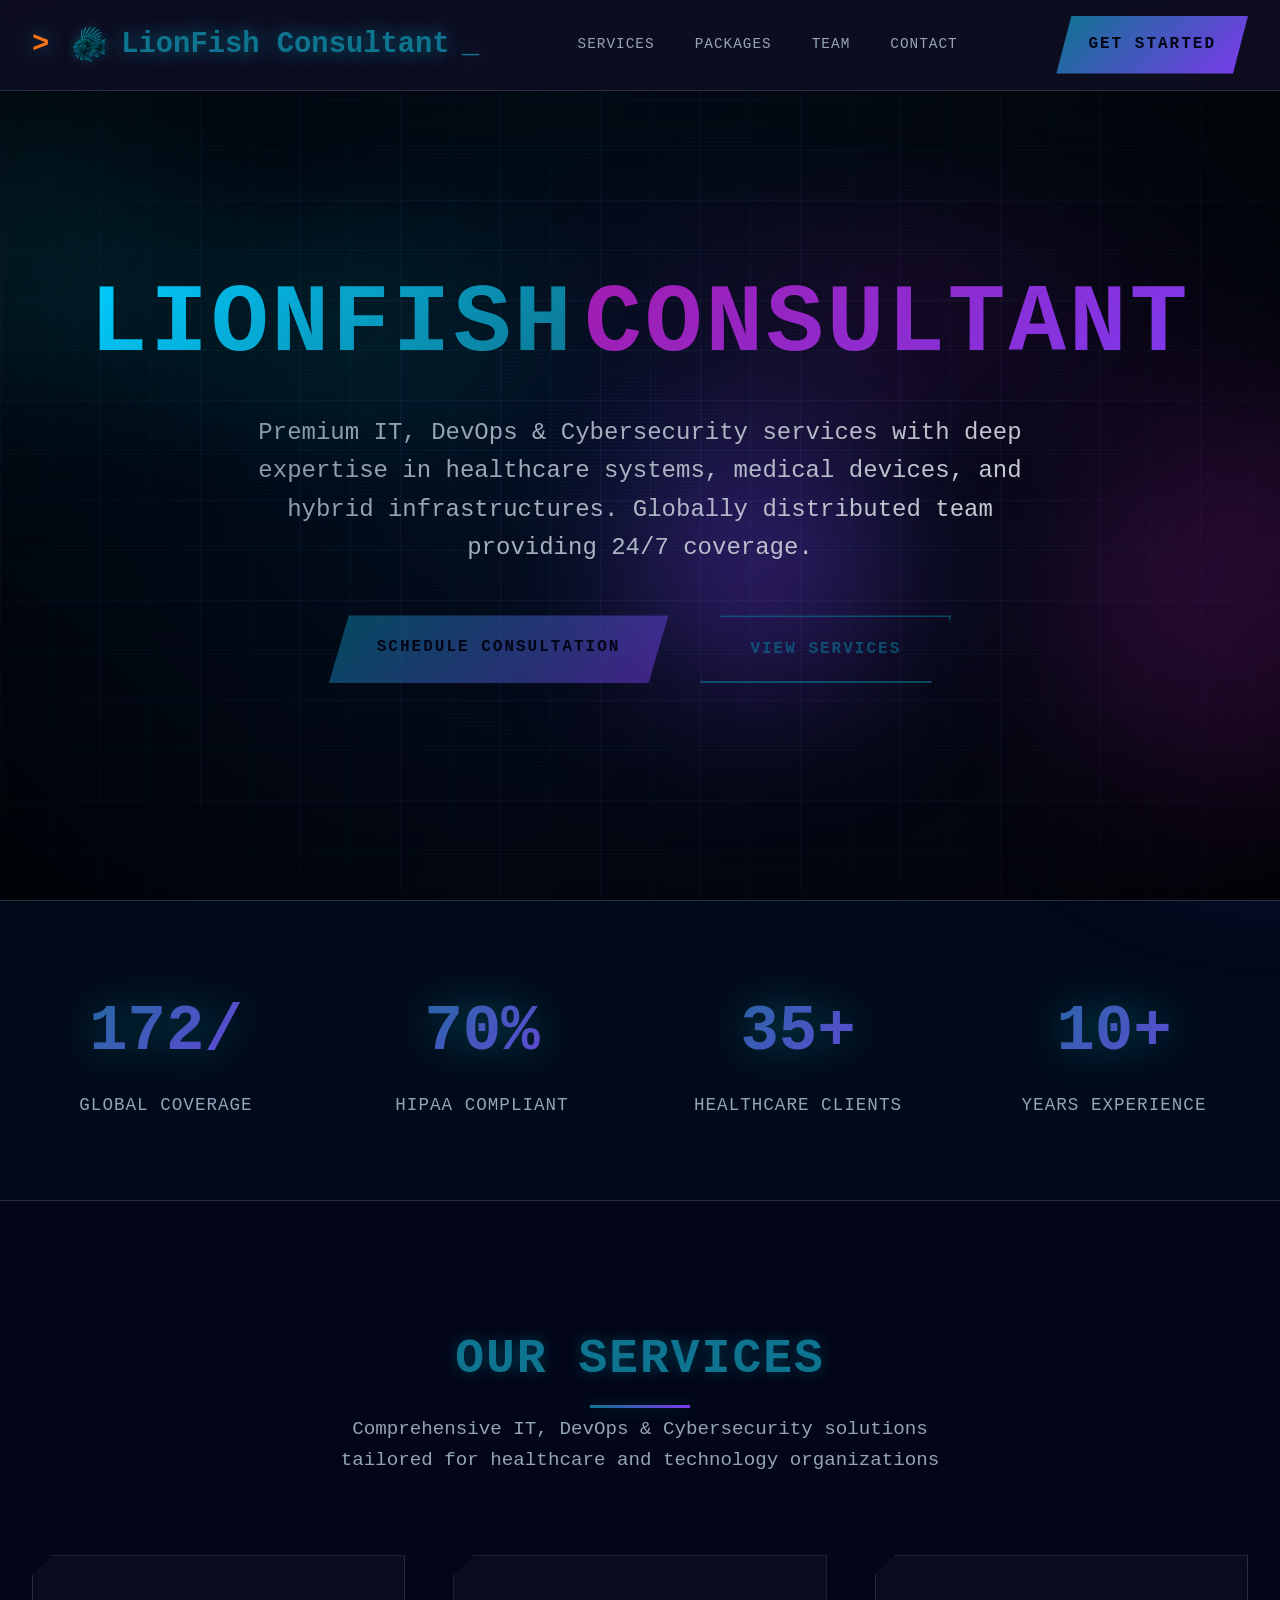
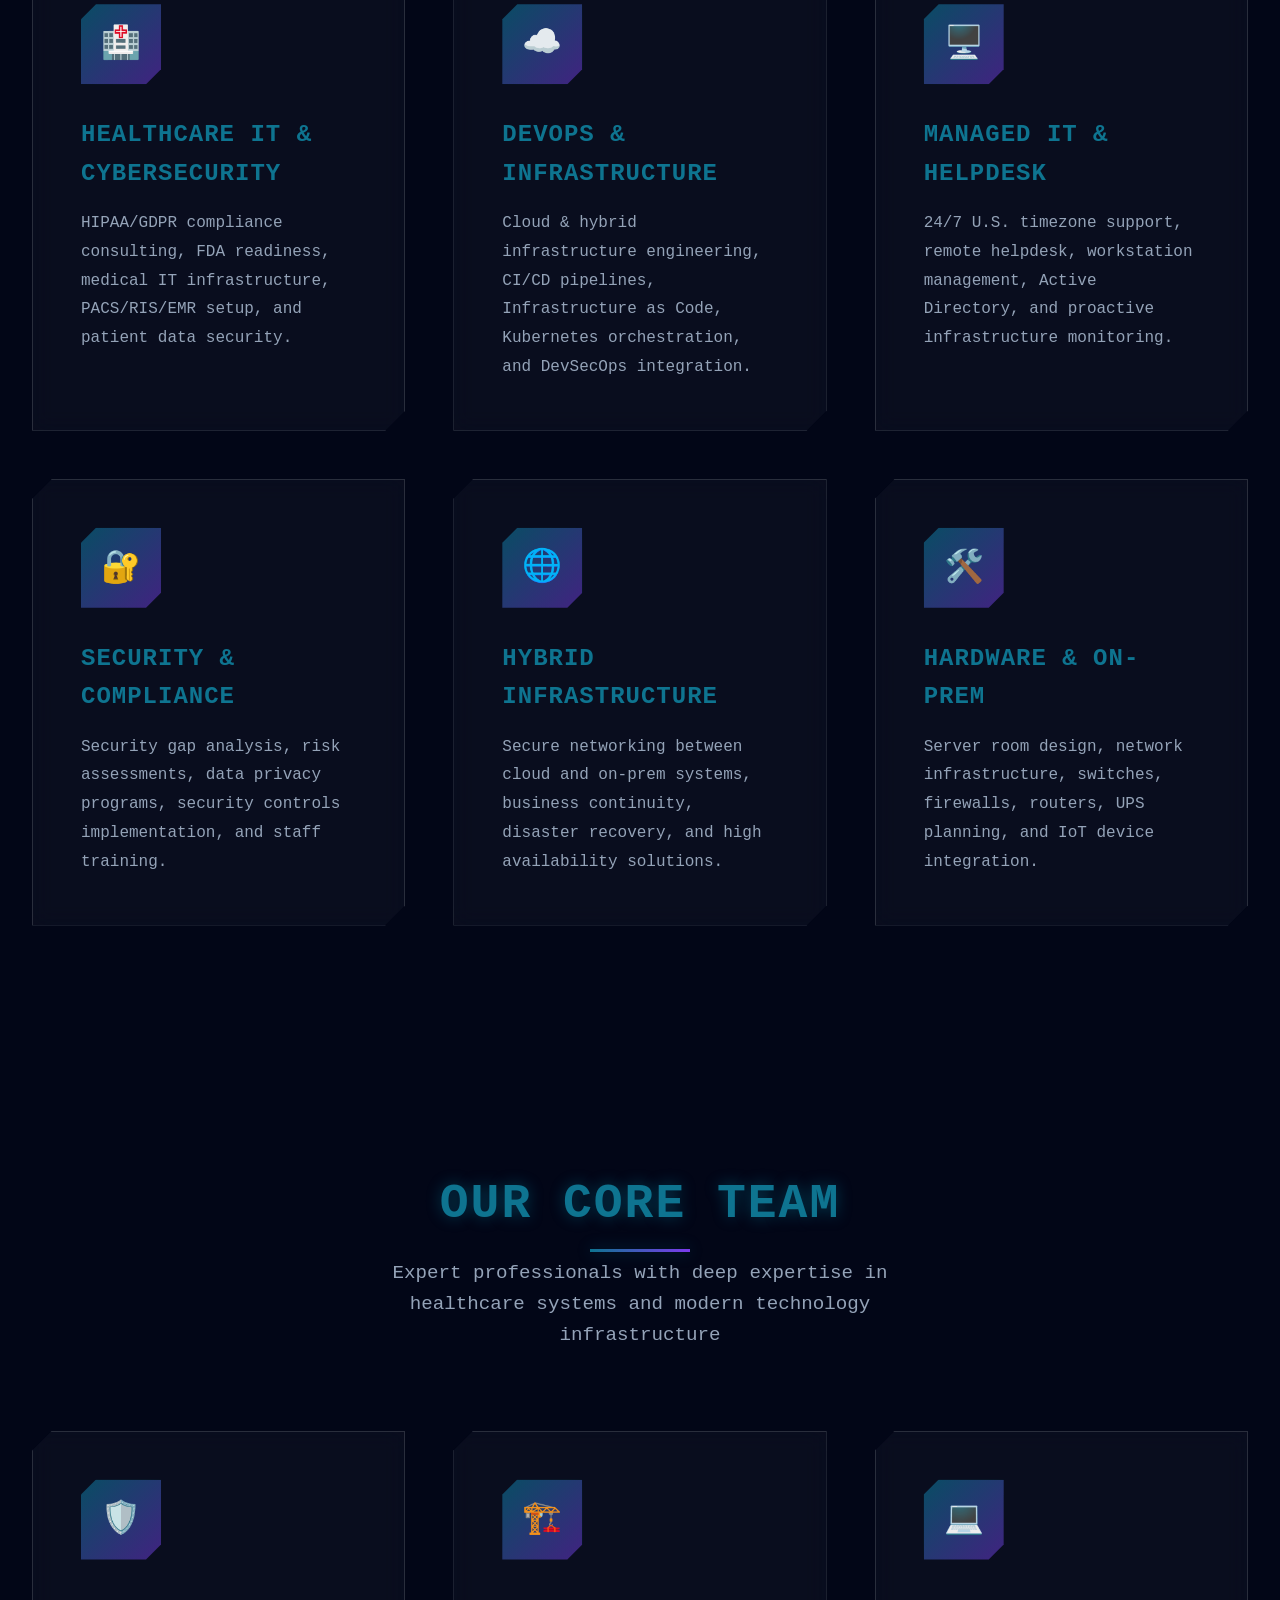
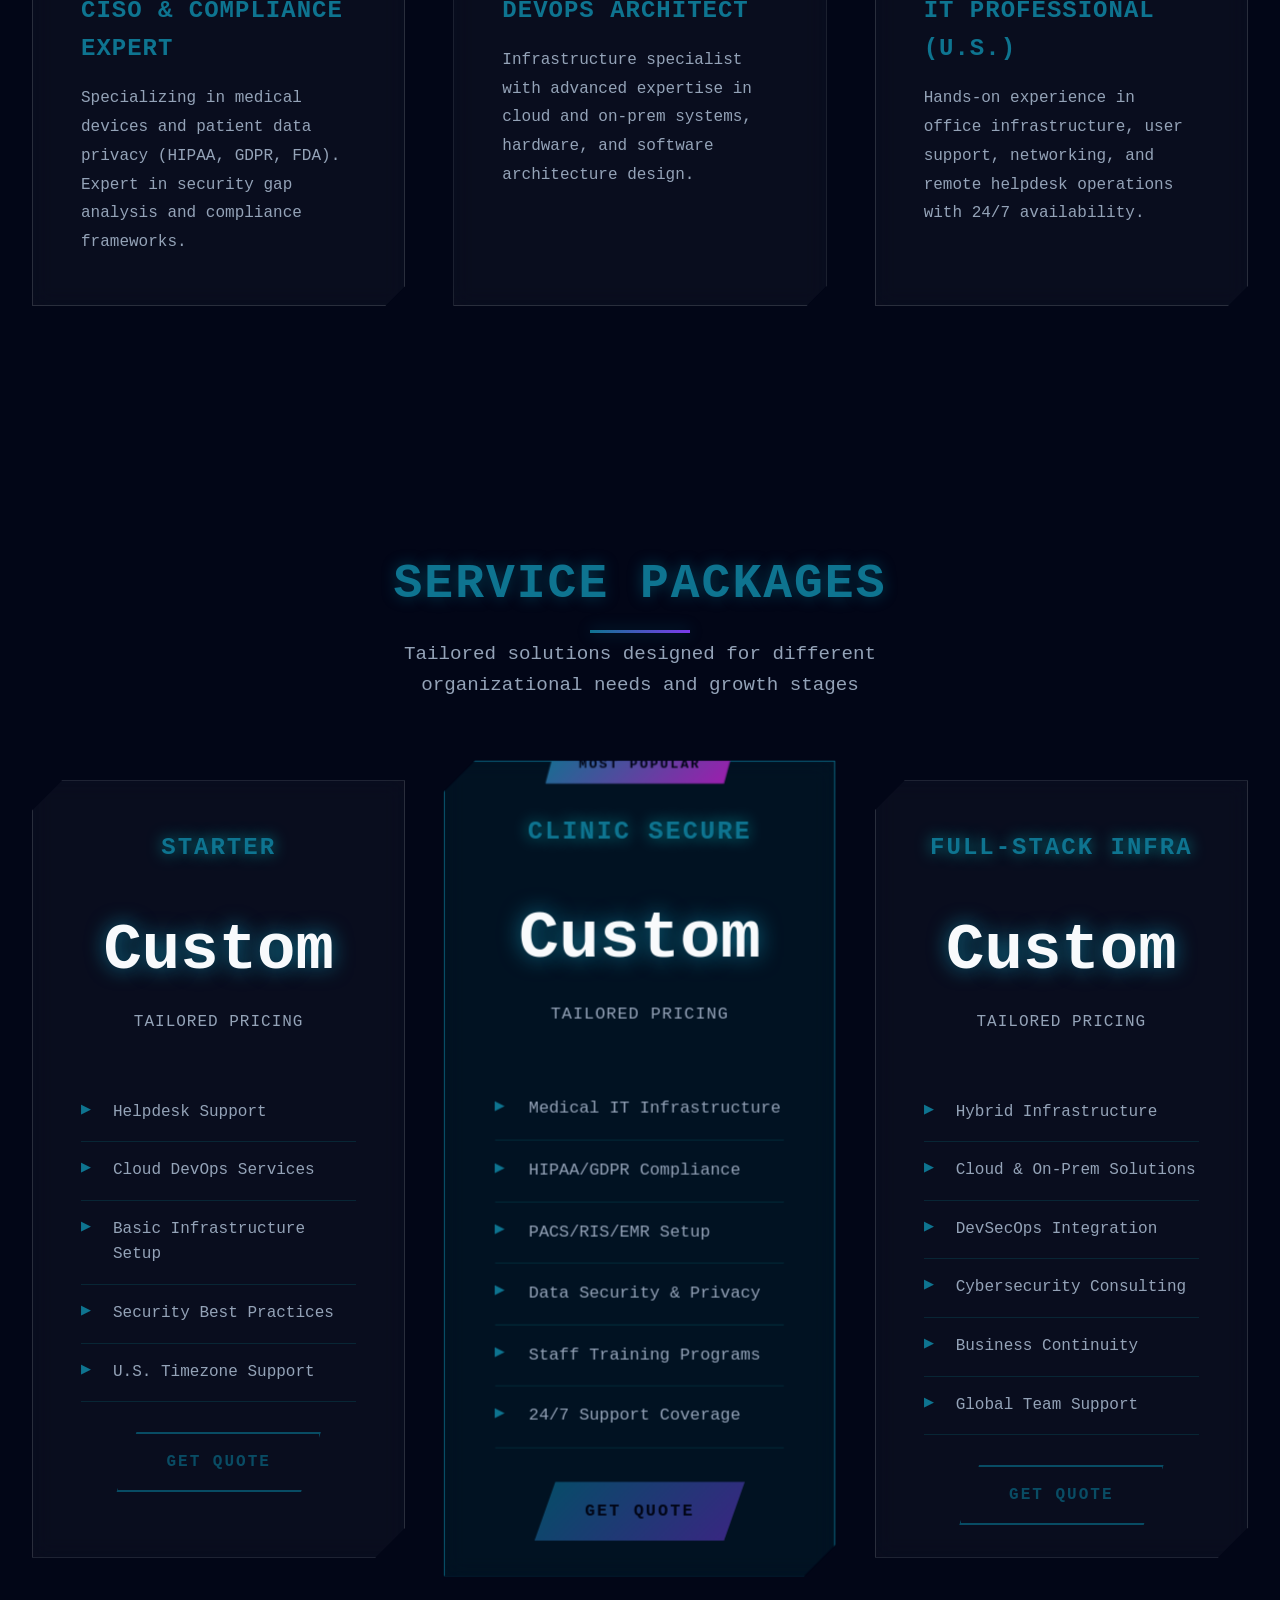
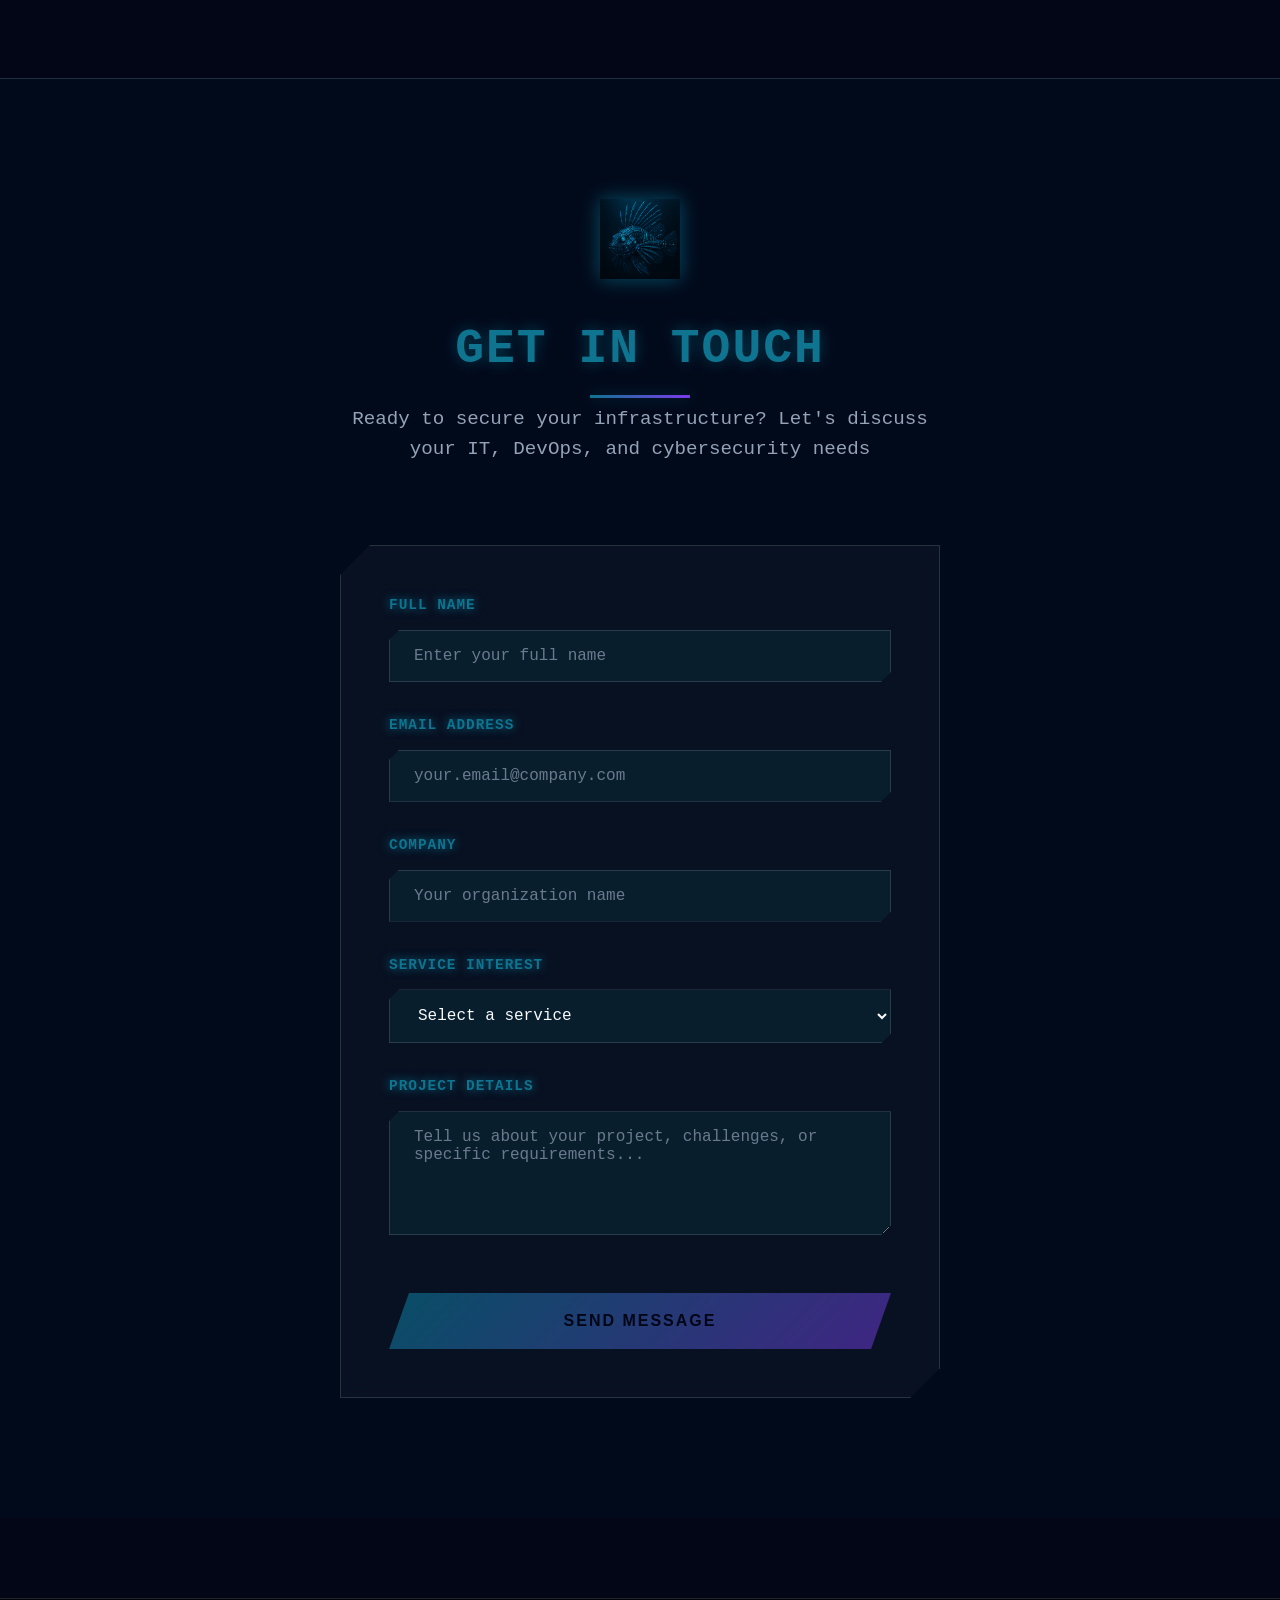
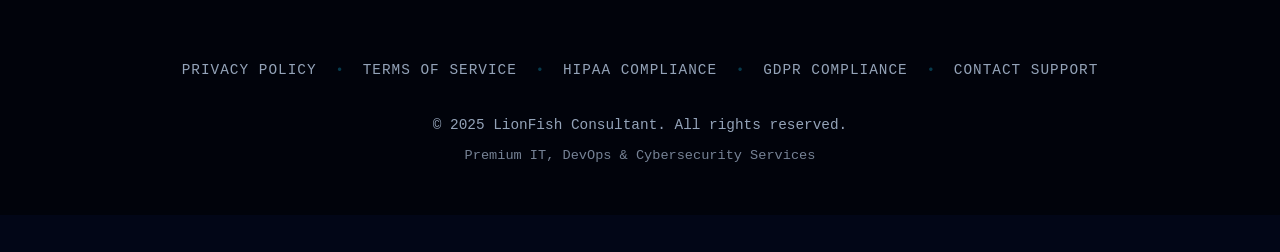
==== commit efdf04cc: "feat: add lionfish" ====
--- a/templatemo_594_nexus_flow/index.html
+++ b/templatemo_594_nexus_flow/index.html
@@ -323,6 +323,10 @@
                 <span class="footer-separator">•</span>
                 <a href="terms-of-use.html">Terms of Service</a>
                 <span class="footer-separator">•</span>
+                <a href="hipaa-compliance.html">HIPAA Compliance</a>
+                <span class="footer-separator">•</span>
+                <a href="gdpr-compliance.html">GDPR Compliance</a>
+                <span class="footer-separator">•</span>
                 <a href="#contact">Contact Support</a>
             </div>
             <div class="footer-bottom">
--- a/templatemo_594_nexus_flow/templatemo-nexus-style.css
+++ b/templatemo_594_nexus_flow/templatemo-nexus-style.css
@@ -1127,6 +1127,112 @@
             color: var(--primary-cyan);
         }
 
+        /* Compliance Pages Styling */
+        .hipaa-compliance,
+        .gdpr-compliance {
+            padding: 120px 2rem 80px;
+            position: relative;
+        }
+
+        .hipaa-container,
+        .gdpr-container {
+            max-width: 1000px;
+            margin: 0 auto;
+        }
+
+        .compliance-content {
+            background: rgba(15, 23, 42, 0.8);
+            border: 1px solid var(--border-color);
+            padding: 3rem;
+            border-radius: 12px;
+        }
+
+        .compliance-section {
+            margin-bottom: 2.5rem;
+        }
+
+        .compliance-section:last-child {
+            margin-bottom: 0;
+        }
+
+        .compliance-section h2 {
+            color: var(--primary-cyan);
+            font-size: 1.8rem;
+            font-weight: 700;
+            margin-bottom: 1rem;
+            text-transform: uppercase;
+            letter-spacing: 1px;
+            text-shadow: 0 0 10px rgba(8, 145, 178, 0.3);
+        }
+
+        .compliance-section h3 {
+            color: var(--faded-cyan);
+            font-size: 1.3rem;
+            font-weight: 600;
+            margin: 1.5rem 0 0.8rem 0;
+        }
+
+        .compliance-section h4 {
+            color: var(--faded-cyan);
+            font-size: 1.1rem;
+            font-weight: 600;
+            margin: 1rem 0 0.5rem 0;
+        }
+
+        .compliance-section p {
+            color: var(--text-secondary);
+            line-height: 1.8;
+            margin-bottom: 1rem;
+        }
+
+        .compliance-section ul {
+            color: var(--text-secondary);
+            line-height: 1.8;
+            margin: 1rem 0;
+            padding-left: 1.5rem;
+        }
+
+        .compliance-section li {
+            margin-bottom: 0.5rem;
+        }
+
+        .compliance-highlight {
+            background: rgba(8, 145, 178, 0.1);
+            border: 1px solid var(--faded-cyan);
+            padding: 1.5rem;
+            border-radius: 8px;
+            margin: 1.5rem 0;
+        }
+
+        .compliance-highlight h3 {
+            color: var(--primary-cyan);
+            margin-top: 0;
+        }
+
+        .certification-grid {
+            display: grid;
+            grid-template-columns: repeat(auto-fit, minmax(250px, 1fr));
+            gap: 1.5rem;
+            margin: 1.5rem 0;
+        }
+
+        .certification-item {
+            background: rgba(8, 145, 178, 0.05);
+            border: 1px solid var(--faded-cyan);
+            padding: 1.5rem;
+            border-radius: 8px;
+            text-align: center;
+        }
+
+        .certification-item h4 {
+            color: var(--primary-cyan);
+            margin-top: 0;
+        }
+
+        .certification-item p {
+            margin-bottom: 0;
+        }
+
         .section-title {
             font-size: 3rem;
             font-weight: 800;
@@ -1643,6 +1749,23 @@
                 font-size: 1.1rem;
             }
             
+            .compliance-content {
+                padding: 2rem;
+                margin: 0 1rem;
+            }
+            
+            .compliance-section h2 {
+                font-size: 1.5rem;
+            }
+            
+            .compliance-section h3 {
+                font-size: 1.1rem;
+            }
+            
+            .certification-grid {
+                grid-template-columns: 1fr;
+            }
+            
             .footer-links {
                 flex-direction: column;
                 gap: 1rem;
